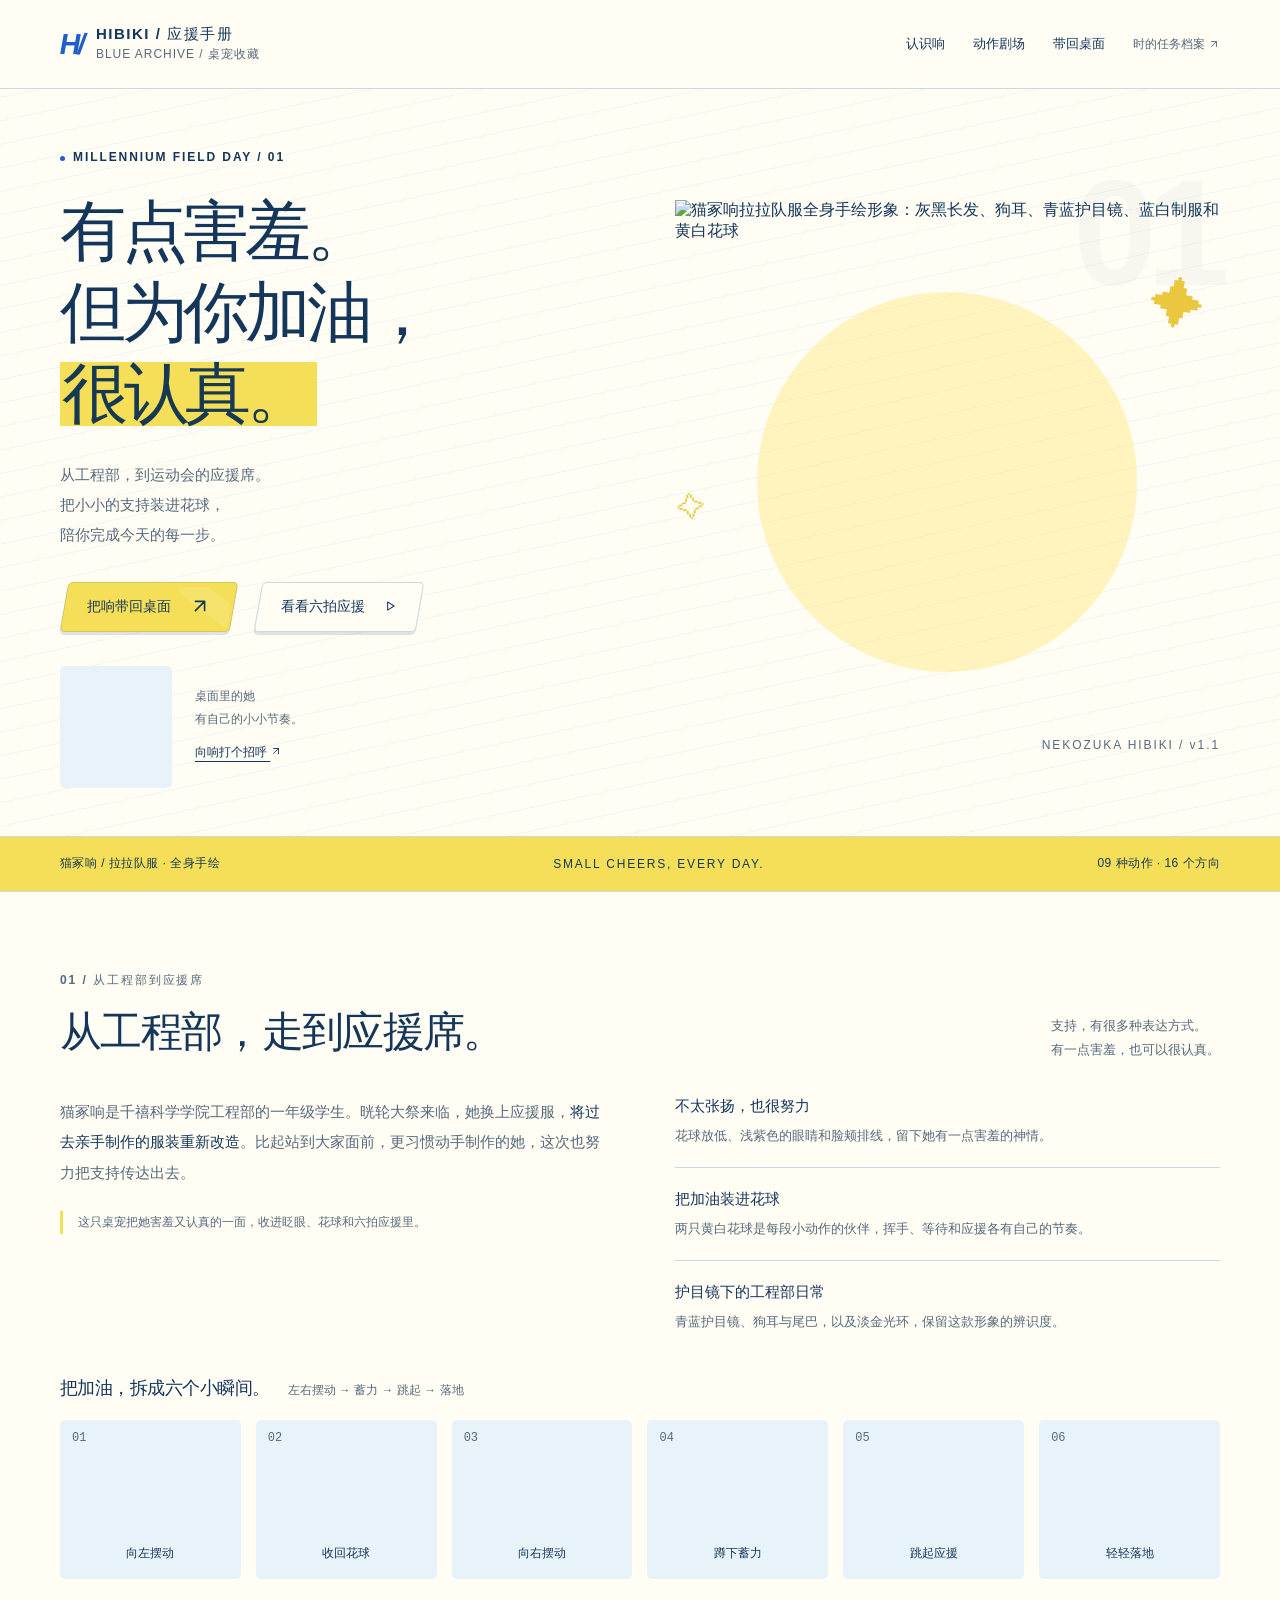
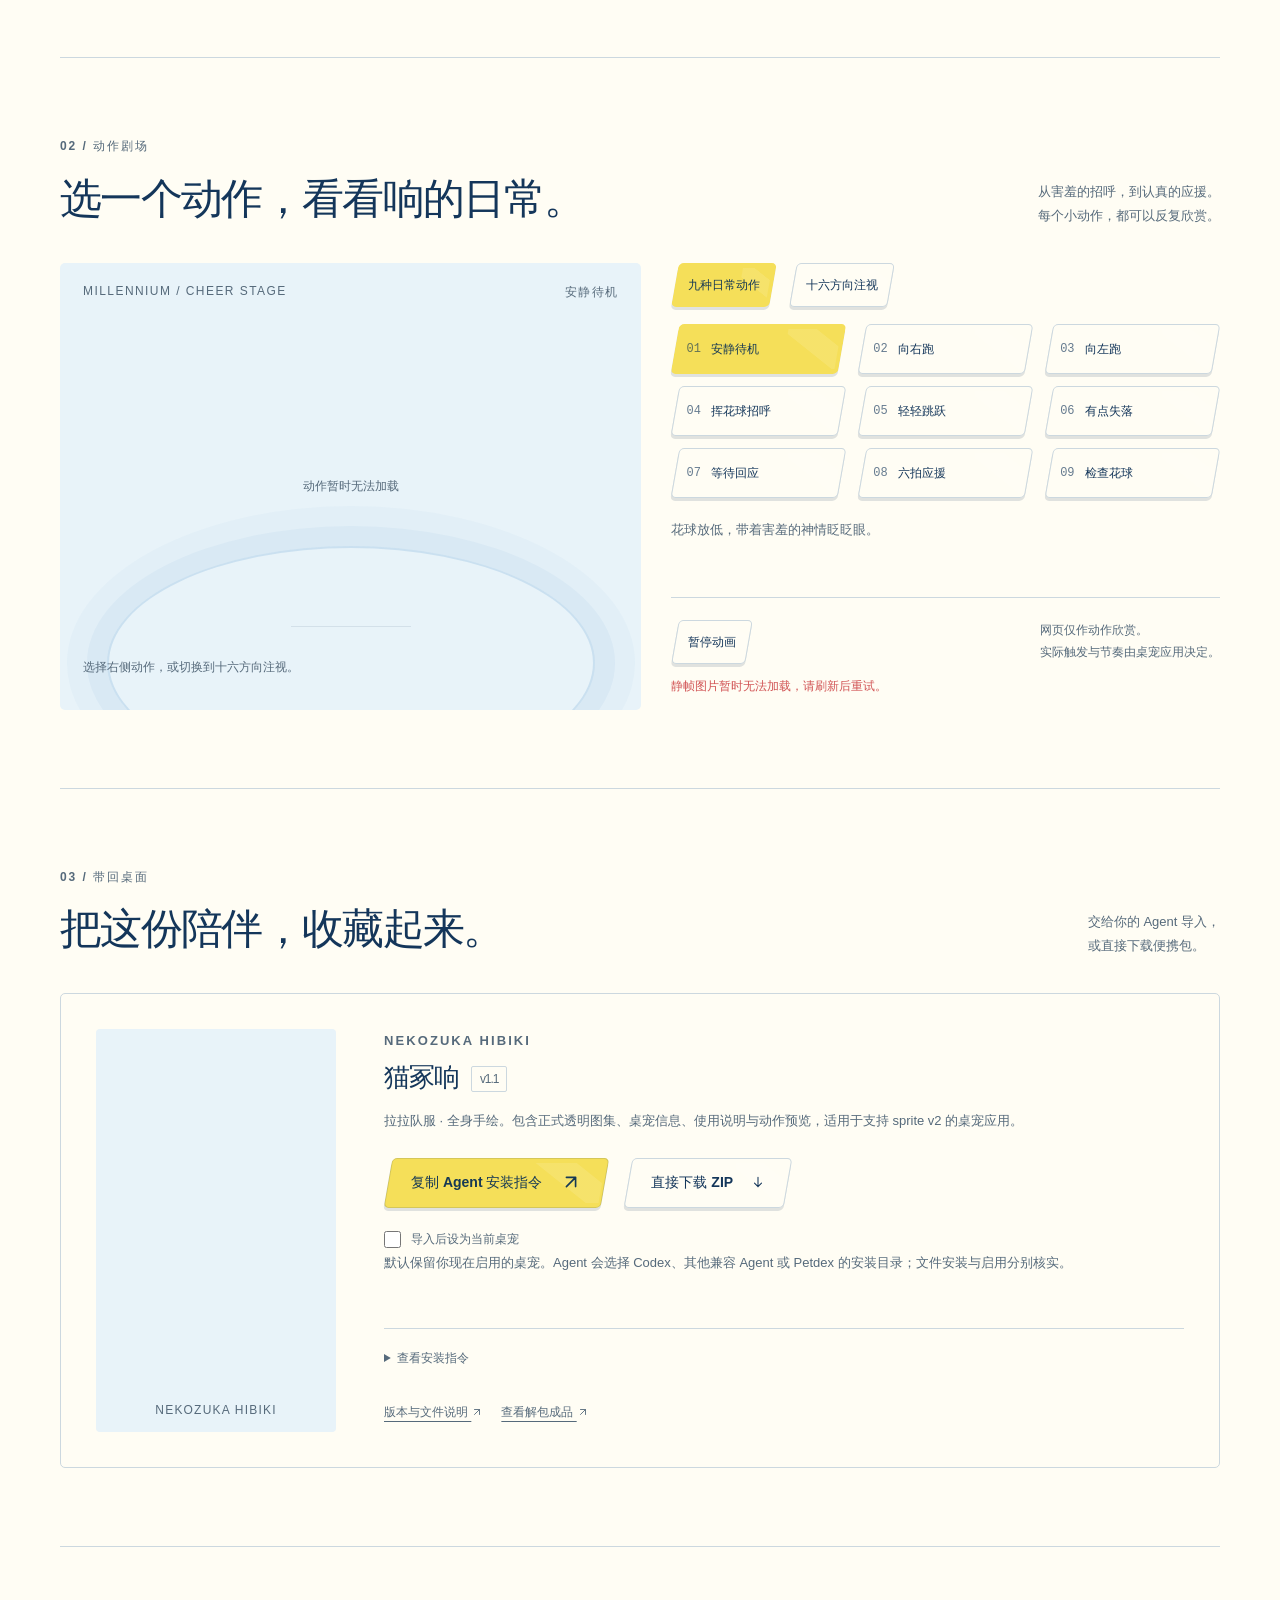
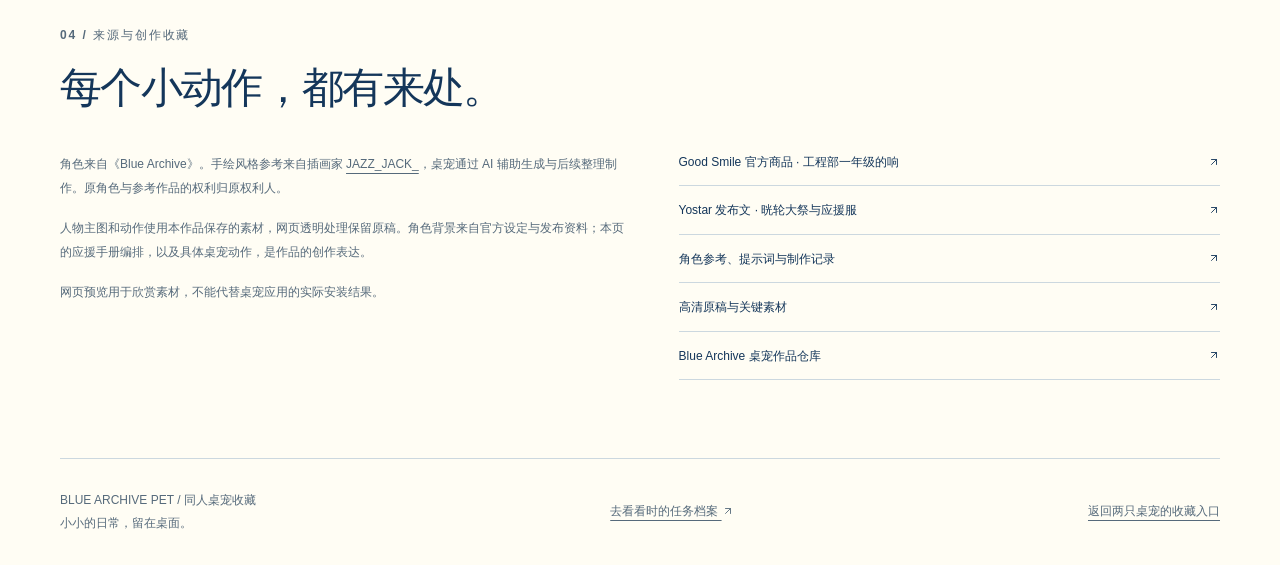
==== site/hibiki.html @ cf2adf3c "fix(site): use SVG controls and readable supporting text" ====
<!doctype html>
<html lang="zh-CN"><head><meta charset="utf-8"><meta name="viewport" content="width=device-width,initial-scale=1"><meta name="color-scheme" content="light dark"><meta name="description" content="猫冢响 · 拉拉队服 · 全身手绘。了解角色的故事，欣赏九种动作与十六个方向，把她带回桌面。"><title>猫冢响 · 应援手册 | Blue Archive 桌宠</title><link rel="stylesheet" href="pet-pages.css?v=3"><script type="module" src="pet-page.js?v=5"></script><noscript><style>[data-loading],.stage canvas,.motion-controls>div:first-child,.playback-controls,[data-copy],.activate-label,.install-details,.hero-bottom,.download-preview canvas,.mini-gallery canvas,[data-stage-note]{display:none!important}.no-script-note{max-width:75%;margin:0;font-size:14px;line-height:1.9;text-align:center;color:var(--muted)}</style></noscript>
    <link rel="icon" type="image/x-icon" sizes="16x16 32x32 48x48" href="assets/icons/hibiki.ico?v=2">
    <link rel="icon" type="image/png" sizes="32x32" href="assets/icons/hibiki-32.png?v=2">
    <link rel="apple-touch-icon" type="image/png" sizes="180x180" href="assets/icons/hibiki-180.png?v=2">
    <link rel="stylesheet" href="page-effects.css?v=3">
    <script type="module" src="page-effects.js?v=4"></script></head>
<body data-pet="hibiki"><a class="skip" href="#story">跳到正文</a><header class="site-header"><div class="shell header-inner"><a class="brand" href="index.html" aria-label="返回桌宠收藏"><span class="brand-mark" aria-hidden="true">H/</span><span><strong>HIBIKI / 应援手册</strong><small>BLUE ARCHIVE / 桌宠收藏</small></span></a><nav class="nav" aria-label="页面导航"><a href="#story">认识响</a><a href="#motion">动作剧场</a><a href="#download">带回桌面</a><a class="other-pet" href="toki.html">时的任务档案 <svg class="ui-icon" viewBox="0 0 24 24" aria-hidden="true" focusable="false"><path d="M7 17 17 7M7 7h10v10"/></svg></a></nav></div></header>
<main><section class="shell hero" aria-labelledby="hero-title"><div class="hero-copy"><p class="eyebrow"><span class="dot" aria-hidden="true"></span>MILLENNIUM FIELD DAY / 01</p><h1 id="hero-title">有点害羞。<br>但为你加油，<br><span class="highlight">很认真。</span></h1><p class="hero-lead">从工程部，到运动会的应援席。<br>把小小的支持装进花球，<br>陪你完成今天的每一步。</p><div class="hero-actions"><a class="button" href="#download">把响带回桌面 <span class="arrow" aria-hidden="true"><svg class="ui-icon" viewBox="0 0 24 24" aria-hidden="true" focusable="false"><path d="M7 17 17 7M7 7h10v10"/></svg></span></a><a class="button secondary" href="#motion" data-play-state="running">看看六拍应援 <span aria-hidden="true"><svg class="ui-icon" viewBox="0 0 24 24" aria-hidden="true" focusable="false"><path d="m8 5 11 7-11 7Z"/></svg></span></a></div><div class="hero-bottom"><div class="hero-idle"><canvas class="pet-player" data-role="hero" role="img" aria-label="响的独立待机预览" width="192" height="208"></canvas></div><div class="hero-note"><p>桌面里的她<br>有自己的小小节奏。</p><button class="text-action" type="button" data-greet>向响打个招呼 <svg class="ui-icon" viewBox="0 0 24 24" aria-hidden="true" focusable="false"><path d="M7 17 17 7M7 7h10v10"/></svg></button></div></div></div><div class="hero-art"><div class="hero-orbit" aria-hidden="true"></div><span class="hero-star" aria-hidden="true">✦</span><span class="hero-star small" aria-hidden="true">✧</span><img class="hero-main" src="assets/hibiki-main.png" alt="猫冢响拉拉队服全身手绘形象：灰黑长发、狗耳、青蓝护目镜、蓝白制服和黄白花球" width="1204" height="1306" fetchpriority="high"><span class="portrait-caption">NEKOZUKA HIBIKI / v1.1</span></div></section>
<div class="ticker"><div class="shell ticker-inner"><span>猫冢响 / 拉拉队服 · 全身手绘</span><span class="en">SMALL CHEERS, EVERY DAY.</span><span>09 种动作 · 16 个方向</span></div></div>
<section class="shell section" id="story" aria-labelledby="story-title"><div class="section-heading"><div><p class="eyebrow muted">01 / 从工程部到应援席</p><h2 id="story-title">从工程部，走到应援席。</h2></div><p>支持，有很多种表达方式。<br>有一点害羞，也可以很认真。</p></div><div class="story-layout"><div><p class="story-prose">猫冢响是千禧科学学院工程部的一年级学生。晄轮大祭来临，她换上应援服，<strong>将过去亲手制作的服装重新改造</strong>。比起站到大家面前，更习惯动手制作的她，这次也努力把支持传达出去。</p><p class="story-note">这只桌宠把她害羞又认真的一面，收进眨眼、花球和六拍应援里。</p></div><dl class="detail-list"><div><dt>不太张扬，也很努力</dt><dd>花球放低、浅紫色的眼睛和脸颊排线，留下她有一点害羞的神情。</dd></div><div><dt>把加油装进花球</dt><dd>两只黄白花球是每段小动作的伙伴，挥手、等待和应援各有自己的节奏。</dd></div><div><dt>护目镜下的工程部日常</dt><dd>青蓝护目镜、狗耳与尾巴，以及淡金光环，保留这款形象的辨识度。</dd></div></dl></div><div class="mini-gallery-title"><h3>把加油，拆成六个小瞬间。</h3><p>左右摆动 → 蓄力 → 跳起 → 落地</p></div><div class="mini-gallery"><article class="still-card"><span class="number">01</span><canvas width="192" height="208" role="img" aria-label="响：向左摆动的动作静帧" data-still-row="7" data-still-frame="0"></canvas><p>向左摆动</p></article><article class="still-card"><span class="number">02</span><canvas width="192" height="208" role="img" aria-label="响：收回花球的动作静帧" data-still-row="7" data-still-frame="1"></canvas><p>收回花球</p></article><article class="still-card"><span class="number">03</span><canvas width="192" height="208" role="img" aria-label="响：向右摆动的动作静帧" data-still-row="7" data-still-frame="2"></canvas><p>向右摆动</p></article><article class="still-card"><span class="number">04</span><canvas width="192" height="208" role="img" aria-label="响：蹲下蓄力的动作静帧" data-still-row="7" data-still-frame="3"></canvas><p>蹲下蓄力</p></article><article class="still-card"><span class="number">05</span><canvas width="192" height="208" role="img" aria-label="响：跳起应援的动作静帧" data-still-row="7" data-still-frame="4"></canvas><p>跳起应援</p></article><article class="still-card"><span class="number">06</span><canvas width="192" height="208" role="img" aria-label="响：轻轻落地的动作静帧" data-still-row="7" data-still-frame="5"></canvas><p>轻轻落地</p></article></div></section>
<section class="shell section" id="motion" aria-labelledby="motion-title"><div class="section-heading"><div><p class="eyebrow muted">02 / 动作剧场</p><h2 id="motion-title">选一个动作，看看响的日常。</h2></div><p>从害羞的招呼，到认真的应援。<br>每个小动作，都可以反复欣赏。</p></div><div class="theater"><div class="stage" data-stage tabindex="0" aria-label="响的动作舞台，在跟随模式中可移动指针或用方向选项转向"><noscript><p class="no-script-note">当前展示静态作品。启用 JavaScript 后可以欣赏动作与方向；下方 ZIP 可以直接下载。</p></noscript><div class="stage-top"><span>MILLENNIUM / CHEER STAGE</span><span data-stage-state>安静待机</span></div><canvas class="pet-player" data-role="theater" role="img" aria-label="响：安静待机" width="192" height="208"></canvas><span class="loading" data-loading role="status">正在准备动作…</span><p class="stage-bottom" data-stage-note>选择右侧动作，或切换到十六方向注视。</p></div><div class="motion-controls"><div><div class="mode-controls" role="group" aria-label="预览模式"><button class="button small" type="button" data-mode="actions" aria-pressed="true">九种日常动作</button><button class="button small secondary" type="button" data-mode="directions" aria-pressed="false">十六方向注视</button></div><div class="action-grid" data-actions role="group" aria-label="选择响的动作"><button class="button" type="button" data-state="idle" aria-pressed="true"><span class="num">01</span>安静待机</button><button class="button" type="button" data-state="running-right" aria-pressed="false"><span class="num">02</span>向右跑</button><button class="button" type="button" data-state="running-left" aria-pressed="false"><span class="num">03</span>向左跑</button><button class="button" type="button" data-state="waving" aria-pressed="false"><span class="num">04</span>挥花球招呼</button><button class="button" type="button" data-state="jumping" aria-pressed="false"><span class="num">05</span>轻轻跳跃</button><button class="button" type="button" data-state="failed" aria-pressed="false"><span class="num">06</span>有点失落</button><button class="button" type="button" data-state="waiting" aria-pressed="false"><span class="num">07</span>等待回应</button><button class="button" type="button" data-state="running" aria-pressed="false"><span class="num">08</span>六拍应援</button><button class="button" type="button" data-state="review" aria-pressed="false"><span class="num">09</span>检查花球</button></div><p class="action-description" data-action-description>花球放低，带着害羞的神情眨眨眼。</p><div class="direction-controls" data-directions hidden><label for="look-direction">看向哪个方向</label><div class="direction-select"><button class="button small secondary" type="button" data-direction-step="-1" aria-label="逆时针转一个方向"><svg class="ui-icon" viewBox="0 0 24 24" aria-hidden="true" focusable="false"><path d="M19 12H5m6-6-6 6 6 6"/></svg></button><select id="look-direction" aria-label="选择注视方向"><option value="0">正上方 · 0°</option><option value="1">右上偏上 · 22.5°</option><option value="2">右上方 · 45°</option><option value="3">右上偏右 · 67.5°</option><option value="4">正右方 · 90°</option><option value="5">右下偏右 · 112.5°</option><option value="6">右下方 · 135°</option><option value="7">右下偏下 · 157.5°</option><option value="8">正下方 · 180°</option><option value="9">左下偏下 · 202.5°</option><option value="10">左下方 · 225°</option><option value="11">左下偏左 · 247.5°</option><option value="12">正左方 · 270°</option><option value="13">左上偏左 · 292.5°</option><option value="14">左上方 · 315°</option><option value="15">左上偏上 · 337.5°</option></select><button class="button small secondary" type="button" data-direction-step="1" aria-label="顺时针转一个方向"><svg class="ui-icon" viewBox="0 0 24 24" aria-hidden="true" focusable="false"><path d="M5 12h14m-6-6 6 6-6 6"/></svg></button></div><label class="follow-label"><input type="checkbox" data-follow checked>跟随舞台里的鼠标或触摸位置</label><p class="action-description">身体正面站好，转转头看看你。也可以用方向选项、左右键或方向按钮操作。</p></div></div><div><div class="playback-controls"><button class="button small secondary" type="button" data-pause aria-pressed="false">暂停动画</button><p>网页仅作动作欣赏。<br>实际触发与节奏由桌宠应用决定。</p></div><p class="motion-error" data-motion-error role="status" hidden></p></div></div></div></section>
<section class="shell section" id="download" aria-labelledby="download-title"><div class="section-heading"><div><p class="eyebrow muted">03 / 带回桌面</p><h2 id="download-title">把这份陪伴，收藏起来。</h2></div><p>交给你的 Agent 导入，<br>或直接下载便携包。</p></div><article class="download-card"><div class="download-preview"><canvas class="pet-player" data-role="install" role="img" aria-label="将要下载的响的独立待机预览" width="192" height="208"></canvas><span class="caption">NEKOZUKA HIBIKI</span></div><div class="download-copy"><p class="eyebrow muted">NEKOZUKA HIBIKI</p><h3>猫冢响<span class="version-tag">v1.1</span></h3><p>拉拉队服 · 全身手绘。包含正式透明图集、桌宠信息、使用说明与动作预览，适用于支持 sprite v2 的桌宠应用。</p><div class="download-actions"><button class="button" type="button" data-copy>复制 Agent 安装指令 <span class="arrow" aria-hidden="true"><svg class="ui-icon" viewBox="0 0 24 24" aria-hidden="true" focusable="false"><path d="M7 17 17 7M7 7h10v10"/></svg></span></button><a class="button secondary" href="downloads/hibiki-cheerleader-fullbody-handdrawn-portable.zip" download>直接下载 ZIP <span aria-hidden="true"><svg class="ui-icon" viewBox="0 0 24 24" aria-hidden="true" focusable="false"><path d="M12 4v16m-6-6 6 6 6-6"/></svg></span></a></div><label class="activate-label"><input type="checkbox" data-activate>导入后设为当前桌宠</label><p class="download-small">默认保留你现在启用的桌宠。Agent 会选择 Codex、其他兼容 Agent 或 Petdex 的安装目录；文件安装与启用分别核实。</p><p class="install-feedback" data-install-feedback role="status" aria-live="polite"></p><details class="install-details"><summary>查看安装指令</summary><label class="sr-only" for="install-instruction">完整 Agent 安装指令</label><textarea id="install-instruction" data-instruction readonly spellcheck="false" placeholder="正在准备安装指令…"></textarea></details><div class="download-small"><a href="https://github.com/MIBXR/blue-archive-pets/releases/tag/v1.1-hibiki-cheerleader-fullbody-handdrawn">版本与文件说明 <svg class="ui-icon" viewBox="0 0 24 24" aria-hidden="true" focusable="false"><path d="M7 17 17 7M7 7h10v10"/></svg></a><a href="https://github.com/MIBXR/blue-archive-pets/tree/main/pets/hibiki-cheerleader-fullbody-handdrawn/package">查看解包成品 <svg class="ui-icon" viewBox="0 0 24 24" aria-hidden="true" focusable="false"><path d="M7 17 17 7M7 7h10v10"/></svg></a></div></div></article></section>
<section class="shell section" id="sources" aria-labelledby="sources-title"><div class="section-heading"><div><p class="eyebrow muted">04 / 来源与创作收藏</p><h2 id="sources-title">每个小动作，都有来处。</h2></div></div><div class="source-layout"><div><p>角色来自《Blue Archive》。手绘风格参考来自插画家 <a href="https://x.com/JAZZ_JACK_">JAZZ_JACK_</a>，桌宠通过 AI 辅助生成与后续整理制作。原角色与参考作品的权利归原权利人。</p><p>人物主图和动作使用本作品保存的素材，网页透明处理保留原稿。角色背景来自官方设定与发布资料；本页的应援手册编排，以及具体桌宠动作，是作品的创作表达。</p><p>网页预览用于欣赏素材，不能代替桌宠应用的实际安装结果。</p></div><div class="source-links"><a href="https://www.goodsmile.com/ja/product/1138067/Hyper%2BBody%2B%E3%83%92%E3%83%93%E3%82%AD%2B%E5%BF%9C%E6%8F%B4%E5%9B%A3%2B">Good Smile 官方商品 · 工程部一年级的响<span aria-hidden="true"><svg class="ui-icon" viewBox="0 0 24 24" aria-hidden="true" focusable="false"><path d="M7 17 17 7M7 7h10v10"/></svg></span></a><a href="https://www.4gamer.net/games/519/G051983/20220929076/">Yostar 发布文 · 晄轮大祭与应援服<span aria-hidden="true"><svg class="ui-icon" viewBox="0 0 24 24" aria-hidden="true" focusable="false"><path d="M7 17 17 7M7 7h10v10"/></svg></span></a><a href="https://github.com/MIBXR/blue-archive-pets/tree/main/pets/hibiki-cheerleader-fullbody-handdrawn/creation">角色参考、提示词与制作记录<span aria-hidden="true"><svg class="ui-icon" viewBox="0 0 24 24" aria-hidden="true" focusable="false"><path d="M7 17 17 7M7 7h10v10"/></svg></span></a><a href="https://github.com/MIBXR/blue-archive-pets/tree/main/pets/hibiki-cheerleader-fullbody-handdrawn/materials">高清原稿与关键素材<span aria-hidden="true"><svg class="ui-icon" viewBox="0 0 24 24" aria-hidden="true" focusable="false"><path d="M7 17 17 7M7 7h10v10"/></svg></span></a><a href="https://github.com/MIBXR/blue-archive-pets">Blue Archive 桌宠作品仓库<span aria-hidden="true"><svg class="ui-icon" viewBox="0 0 24 24" aria-hidden="true" focusable="false"><path d="M7 17 17 7M7 7h10v10"/></svg></span></a></div></div></section></main><footer class="shell site-footer"><span>BLUE ARCHIVE PET / 同人桌宠收藏<br>小小的日常，留在桌面。</span><a href="toki.html">去看看时的任务档案 <span aria-hidden="true"><svg class="ui-icon" viewBox="0 0 24 24" aria-hidden="true" focusable="false"><path d="M7 17 17 7M7 7h10v10"/></svg></span></a><a href="index.html">返回两只桌宠的收藏入口</a></footer></body></html>
---- site/pet-pages.css ----
:root{color-scheme:light dark;font-family:-apple-system,BlinkMacSystemFont,"Segoe UI","Microsoft YaHei",sans-serif;font-synthesis:none;--page:#fffdf4;--panel:#fffdf4;--ink:#14365a;--muted:#566a7b;--line:#ccd8df;--accent:#205ec8;--action:#f5df59;--action-ink:#163954;--stage:#e8f3f9;--shadow:#17395422;--grid:#3172a20c}
*{box-sizing:border-box}html{scroll-behavior:smooth;scroll-padding-top:110px}body{margin:0;background:var(--page);color:var(--ink);-webkit-font-smoothing:antialiased}body[data-pet="toki"]{--page:#101f32;--panel:#15283f;--ink:#edf4ff;--muted:#acbed3;--line:#324a62;--accent:#8ddce8;--action:#74dbfe;--action-ink:#14304a;--stage:#172e48;--shadow:#0005;--grid:#8ddce809}button,a,input,select,summary{-webkit-tap-highlight-color:transparent}button,input,select,textarea{font:inherit}a{color:inherit;text-underline-offset:5px}button{cursor:pointer}button:disabled{cursor:wait;opacity:.6}img{max-width:100%;display:block}button:focus-visible,a:focus-visible,select:focus-visible,summary:focus-visible,input:focus-visible{outline:3px solid var(--accent);outline-offset:6px}textarea:focus-visible{outline:2px solid var(--accent)}.shell{width:min(1160px,calc(100% - 80px));margin-inline:auto}.skip{position:fixed;top:12px;left:16px;z-index:50;padding:16px 24px;color:var(--page);background:var(--ink);transform:translateY(-160%)}.skip:focus{transform:none}.site-header{position:sticky;top:0;z-index:20;border-bottom:1px solid var(--line);background:var(--page)}.header-inner{display:flex;align-items:center;justify-content:space-between;gap:24px;min-height:88px}.brand{text-decoration:none;display:flex;gap:13px;align-items:center}.brand-mark{font-size:29px;font-weight:800;letter-spacing:-3px;transform:skewX(-10deg);color:var(--accent)}.brand strong{display:block;font-size:15px;letter-spacing:.1em}.brand small{font-size:12px;letter-spacing:.08em;color:var(--muted)}.nav{display:flex;align-items:center;gap:28px}.nav a{min-height:44px;display:flex;align-items:center;font-size:13px;text-decoration:none;position:relative}.nav a[aria-current="location"]:after{content:"";position:absolute;height:3px;left:0;right:0;bottom:0;background:var(--accent);transform:skewX(-10deg)}.nav .other-pet{font-size:12px;color:var(--muted)}.button{position:relative;isolation:isolate;display:inline-flex;align-items:center;justify-content:center;gap:18px;min-height:50px;padding:12px 27px;border:0;background:transparent;color:var(--action-ink);font-weight:750;font-size:14px;line-height:1.5;text-decoration:none;white-space:normal}.button:before{content:"";position:absolute;inset:0 4px;z-index:-1;transform:skewX(-10deg);border-radius:5px;border:1px solid #17395425;background:var(--action);box-shadow:0 3px 0 var(--shadow);transition:filter .16s,box-shadow .16s}.button:after{content:"";position:absolute;inset:5px 8px 5px 65%;z-index:-1;transform:skewX(-10deg);background:linear-gradient(35deg,transparent 45%,#ffffff1c 46% 77%,transparent 78%);pointer-events:none}.button:hover:before{filter:brightness(1.05);box-shadow:0 4px 0 var(--shadow)}.button:active:before{box-shadow:0 1px 0 var(--shadow)}.button.secondary{color:var(--ink)}.button.secondary:before{background:var(--panel);border-color:var(--line)}.button.small{min-height:44px;padding:10px 17px;font-size:12px}.button .arrow{font-size:22px;font-weight:400;line-height:1}.eyebrow{font-size:12px;letter-spacing:.16em;line-height:1.8;font-weight:700;margin:0}.eyebrow.muted{color:var(--muted)}.hero{position:relative;min-height:650px;display:grid;grid-template-columns:1.1fr 1fr;gap:15px;align-items:center;padding-block:58px 48px;isolation:isolate}.hero-copy{position:relative;z-index:2}.hero h1{font-size:clamp(45px,5.15vw,70px);letter-spacing:-.065em;line-height:1.23;font-weight:800;margin:22px 0 26px}.highlight{background:linear-gradient(transparent 8%,var(--action) 8% 92%,transparent 92%);padding:0 8px 2px 2px;color:var(--action-ink)}[data-pet="toki"] .highlight{background:none;color:var(--accent);padding:0}.hero-lead{font-size:15px;line-height:2;max-width:440px;color:var(--muted);margin:0}.hero-actions{display:flex;flex-wrap:wrap;gap:16px;margin-top:32px}.hero-art{position:relative;height:550px;display:flex;align-items:center;justify-content:center;z-index:1}.hero-main{height:94%;width:100%;object-fit:contain;position:relative;z-index:2}.hero-orbit{position:absolute;width:380px;height:380px;border-radius:50%;background:#ffe56b65;top:110px;left:50%;transform:translateX(-50%);z-index:-1}.hero-art:before{content:"01";position:absolute;right:0;top:-35px;font-size:150px;font-weight:900;letter-spacing:-10px;color:#3172a20a;z-index:-1}.hero-star{position:absolute;font-size:54px;right:15px;top:92px;color:#eac73f;transform:rotate(9deg)}.hero-star.small{font-size:28px;left:3px;top:310px;right:auto;transform:rotate(-8deg)}[data-pet="hibiki"] .hero:before{content:"";position:absolute;inset:0 calc((1160px - 100vw)/2);min-width:100%;background:linear-gradient(var(--grid) 1px,transparent 1px),linear-gradient(90deg,var(--grid) 1px,transparent 1px);background-size:36px 36px;z-index:-2;pointer-events:none}[data-pet="toki"] .hero-orbit{background:transparent;border:1px solid #8ddce836;width:410px;height:410px;top:105px}[data-pet="toki"] .hero-orbit:before{content:"";position:absolute;inset:30px;border-radius:50%;border:1px dashed #8ddce823}[data-pet="toki"] .hero-art:before{content:"05";color:#8ddce80a}[data-pet="toki"] .hero-star{font-family:monospace;font-size:30px;color:#8ddce891;transform:none}[data-pet="toki"] .hero-star.small{color:#8ddce84d}.portrait-caption{position:absolute;bottom:0;right:0;color:var(--muted);font-size:12px;letter-spacing:.16em}.hero-bottom{display:flex;align-items:center;gap:23px;margin-top:34px}.hero-idle{position:relative;width:112px;height:122px;display:flex;align-items:center;justify-content:center;background:var(--stage);border-radius:5px;overflow:hidden}.hero-idle canvas{max-width:100%;max-height:100%;width:auto!important;height:auto!important;object-fit:contain}.hero-note p{font-size:12px;line-height:1.9;margin:0 0 5px;color:var(--muted)}.text-action{border:0;background:none;color:var(--ink);font-size:12px;padding:8px 0;text-decoration:underline;text-underline-offset:5px;cursor:pointer}.ticker{border-block:1px solid var(--line);background:var(--action);color:var(--action-ink)}.ticker-inner{display:flex;align-items:center;justify-content:space-between;gap:30px;min-height:54px;font-size:12px;letter-spacing:.04em}.ticker .en{font-size:12px;letter-spacing:.15em}[data-pet="toki"] .ticker{background:var(--panel);color:var(--accent)}.section{padding-block:78px;scroll-margin-top:0;border-bottom:1px solid var(--line)}.section-heading{display:flex;align-items:flex-end;justify-content:space-between;gap:30px;margin-bottom:35px}.section h2{font-size:clamp(26px,3.25vw,42px);letter-spacing:-.04em;line-height:1.4;margin:12px 0 0}.section-heading>p{max-width:320px;font-size:13px;line-height:1.85;color:var(--muted);margin:0}.story-layout{display:grid;grid-template-columns:1fr 1fr;gap:70px}.story-prose{font-size:15px;line-height:2.05;margin:0;color:var(--muted)}.story-prose strong{color:var(--ink);font-weight:650}.story-note{font-size:12px;line-height:1.9;color:var(--muted);margin:22px 0 0;padding-left:15px;border-left:3px solid var(--action)}.detail-list{margin:0;display:grid;gap:22px}.detail-list>div{padding-bottom:20px;border-bottom:1px solid var(--line)}.detail-list>div:last-child{border-bottom:0;padding-bottom:0}.detail-list dt{font-size:15px;font-weight:750;margin-bottom:8px}.detail-list dd{font-size:13px;line-height:1.8;color:var(--muted);margin:0}.mini-gallery-title{display:flex;align-items:baseline;gap:18px;margin:42px 0 20px}.mini-gallery-title h3{font-size:18px;letter-spacing:-.03em;margin:0}.mini-gallery-title p{font-size:12px;color:var(--muted);margin:0}.mini-gallery{display:grid;grid-template-columns:repeat(6,minmax(0,1fr));gap:15px}.still-card{background:var(--stage);border-radius:5px;padding:14px 9px 16px;text-align:center;position:relative}.still-card .number{position:absolute;left:12px;top:11px;font-size:12px;color:var(--muted);font-family:monospace}.still-card canvas{display:block;margin:0 auto 5px;width:96px;height:104px}.still-card p{font-size:12px;font-weight:650;margin:0;line-height:1.7}[data-pet="toki"] .mini-gallery{grid-template-columns:repeat(3,minmax(0,1fr))}[data-pet="toki"] .still-card{display:flex;align-items:center;gap:10px;text-align:left;padding:18px 14px}[data-pet="toki"] .still-card canvas{margin:0;flex:0 0 96px}[data-pet="toki"] .still-card p span{display:block;font-size:12px;color:var(--muted);font-weight:400;margin-top:5px}.theater{display:grid;grid-template-columns:1.06fr 1fr;gap:30px}.stage{position:relative;min-height:434px;display:flex;align-items:center;justify-content:center;background:var(--stage);border-radius:5px;isolation:isolate;overflow:hidden;touch-action:pan-y}.stage:before{content:"";position:absolute;left:8%;right:8%;bottom:-70px;height:230px;border:2px solid #3984c52b;border-radius:50%;box-shadow:0 0 0 20px #3984c50e,0 0 0 40px #3984c509;z-index:-1}.stage:after{content:"";position:absolute;height:1px;width:120px;left:calc(50% - 60px);bottom:83px;background:#16395419;z-index:-1}.stage-top{position:absolute;top:21px;left:23px;right:23px;display:flex;justify-content:space-between;gap:20px;font-size:12px;letter-spacing:.12em;color:var(--muted)}.stage-bottom{position:absolute;bottom:20px;left:23px;right:23px;font-size:12px;color:var(--muted);line-height:1.7}.stage canvas{display:block;width:auto!important;height:275px!important;max-width:90%;max-height:75%;object-fit:contain}.stage canvas[data-pet-source="published-atlas"]{width:192px!important;height:208px!important}.stage canvas[data-pet-status="loading"]{opacity:0}.stage .loading{position:absolute;font-size:12px;color:var(--muted);background:var(--stage);padding:8px 16px}.stage.ready .loading{display:none}[data-pet="toki"] .stage{background:linear-gradient(#8ddce80a 1px,transparent 1px),linear-gradient(90deg,#8ddce80a 1px,transparent 1px),var(--stage);background-size:40px 40px}[data-pet="toki"] .stage:before{border-radius:0;left:9%;right:9%;top:70px;bottom:60px;height:auto;border:1px solid #8ddce827;box-shadow:none}[data-pet="toki"] .stage:after{background:#8ddce845}.motion-controls{display:flex;flex-direction:column;justify-content:space-between;gap:24px}.mode-controls{display:flex;gap:12px;flex-wrap:wrap}.mode-controls button[aria-pressed="true"]:before{background:var(--action);border-color:transparent}.mode-controls button[aria-pressed="true"]{color:var(--action-ink)}.action-grid{display:grid;grid-template-columns:repeat(3,minmax(0,1fr));gap:12px;margin-top:17px}.action-grid .button{font-size:12px;justify-content:flex-start;padding:13px 15px;gap:10px;min-height:50px}.action-grid .button:before{background:var(--panel);border-color:var(--line)}.action-grid .button{color:var(--ink)}.action-grid .button[aria-pressed="true"]{color:var(--action-ink)}.action-grid .button[aria-pressed="true"]:before{background:var(--action);border-color:transparent}.action-grid .num{font:12px "Consolas",monospace;opacity:.65}.action-description{font-size:13px;line-height:1.85;color:var(--muted);min-height:50px;margin:20px 0 0}.direction-controls{margin-top:20px;padding-top:20px;border-top:1px solid var(--line)}[hidden]{display:none!important}.direction-controls label{font-size:12px;color:var(--muted)}.direction-select{display:flex;gap:12px;align-items:center;margin-top:11px}.direction-select select{min-width:0;flex:1;min-height:46px;border:1px solid var(--line);border-radius:5px;color:var(--ink);background:var(--panel);padding:10px 12px;font-size:13px}.follow-label{display:flex;align-items:center;gap:9px;margin-top:14px;font-size:12px;line-height:1.7;color:var(--muted)}input[type="checkbox"]{accent-color:var(--accent);width:17px;height:17px;flex:0 0 17px;margin:0}.playback-controls{display:flex;align-items:center;justify-content:space-between;gap:12px;margin-top:5px;padding-top:22px;border-top:1px solid var(--line)}.playback-controls p{margin:0;font-size:12px;color:var(--muted);max-width:215px;line-height:1.8}.motion-error{font-size:12px;line-height:1.8;color:#d15354}.download-card{display:grid;grid-template-columns:240px 1fr;gap:48px;padding:35px;background:var(--panel);border:1px solid var(--line);border-radius:5px}.download-preview{background:var(--stage);border-radius:4px;display:flex;align-items:center;justify-content:center;min-height:280px;position:relative;overflow:hidden}.download-preview canvas{height:224px!important;width:auto!important;max-width:94%;object-fit:contain}.download-preview canvas[data-pet-source="published-atlas"]{width:192px!important;height:208px!important}.download-preview .caption{position:absolute;bottom:15px;left:0;right:0;text-align:center;font-size:12px;color:var(--muted);letter-spacing:.1em}.version-tag{display:inline-block;font-size:12px;color:var(--muted);margin-left:12px;padding:5px 8px;border:1px solid var(--line);border-radius:2px;font-weight:500;vertical-align:middle}.download-copy h3{font-size:26px;letter-spacing:-.04em;margin:6px 0 14px}.download-copy>p{font-size:13px;line-height:1.9;color:var(--muted);margin:0}.download-actions{display:flex;flex-wrap:wrap;gap:15px;margin-top:24px}.activate-label{display:flex;align-items:center;gap:10px;font-size:12px;line-height:1.9;color:var(--muted);margin-top:20px}.install-feedback{min-height:23px;margin-top:12px!important;color:var(--ink)!important;font-weight:650}.install-details{border-top:1px solid var(--line);padding-top:18px;margin-top:18px}.install-details summary{font-size:12px;color:var(--muted);cursor:pointer;min-height:35px;line-height:1.9}.install-details textarea{width:100%;height:235px;resize:vertical;background:var(--page);color:var(--ink);border:1px solid var(--line);border-radius:4px;padding:16px;line-height:1.8;font-size:12px;margin-top:13px}.download-small{margin-top:22px;display:flex;flex-wrap:wrap;gap:18px;font-size:12px;color:var(--muted)}.download-small a{min-height:28px}.source-layout{display:grid;grid-template-columns:1.05fr 1fr;gap:50px}.source-layout p{font-size:12px;color:var(--muted);line-height:2;margin:0 0 16px}.source-links{display:grid;gap:14px}.source-links a{font-size:12px;line-height:1.7;display:flex;justify-content:space-between;gap:20px;padding-bottom:13px;border-bottom:1px solid var(--line);text-decoration:none}.source-links a:hover{text-decoration:underline}.site-footer{display:flex;align-items:center;justify-content:space-between;gap:30px;padding-block:30px;color:var(--muted);font-size:12px;line-height:1.9}.site-footer a{font-size:12px}.page-status{color:var(--muted);font-size:12px}.dot{display:inline-block;width:5px;height:5px;border-radius:50%;background:var(--accent);margin-right:8px}.sr-only{position:absolute;width:1px;height:1px;padding:0;margin:-1px;overflow:hidden;clip:rect(0,0,0,0);white-space:nowrap;border:0}
[data-pet="hibiki"] .hero:before{inset:0 auto;left:50%;width:100vw;min-width:0;transform:translateX(-50%)}
.stage canvas[data-pet-source="original-hd"]{width:min(382px,90%)!important;height:auto!important;max-height:none}
.download-preview canvas[data-pet-source="original-hd"]{width:min(280px,94%)!important;height:auto!important}
@media(min-width:1240px){[data-pet="toki"] .hero{min-height:680px}.hero-main{max-height:550px}.hero-art{height:570px}}
@media(max-width:1100px){.shell{width:calc(100% - 56px)}.nav{gap:20px}.hero{min-height:600px;padding-top:45px}.hero-art{height:480px}.hero-orbit{width:300px;height:300px;top:105px}[data-pet="toki"] .hero-orbit{width:325px;height:325px}.hero h1{font-size:52px}.hero .button{font-size:13px;padding-inline:20px}.hero-actions{gap:11px}.story-layout{gap:45px}.download-card{gap:30px;padding:28px;grid-template-columns:220px 1fr}.action-grid{gap:10px}.action-grid .button{padding-inline:12px;gap:7px;font-size:12px}.theater{gap:24px}.stage{min-height:435px}.mini-gallery{gap:10px}[data-pet="toki"] .still-card{padding-inline:10px}.source-layout{gap:36px}}
@media(max-width:850px){.header-inner{gap:14px;min-height:82px}.nav{gap:16px}.nav .other-pet{display:none}.hero{grid-template-columns:1fr .9fr;min-height:565px}.hero h1{font-size:46px}.hero-art{height:420px}.hero-lead{font-size:13px}.hero-orbit{width:250px;height:250px}[data-pet="toki"] .hero-orbit{width:260px;height:260px}.hero-star{font-size:40px;right:0;top:85px}.hero-bottom{margin-top:28px}.hero-idle{width:85px;height:92px}.hero-note p{font-size:12px}.portrait-caption{font-size:12px}.section{padding-block:60px}.section-heading{align-items:flex-start}.section-heading>p{max-width:235px;font-size:12px}.story-layout{gap:32px}.mini-gallery{grid-template-columns:repeat(3,minmax(0,1fr))}[data-pet="toki"] .still-card{flex-direction:column;text-align:center;padding:18px 10px}.theater{grid-template-columns:1fr;gap:27px}.stage{min-height:380px}.motion-controls{gap:20px}.action-grid{grid-template-columns:repeat(3,minmax(0,1fr))}.action-grid .button{font-size:13px;min-height:50px;padding-inline:18px}.action-description{min-height:0}.download-card{grid-template-columns:190px 1fr;gap:25px;padding:23px}.download-copy h3{font-size:23px}.download-preview{min-height:245px}.download-actions{gap:12px}.download-actions .button{font-size:12px;padding-inline:19px}.source-layout{gap:30px}}
@media(max-width:650px){html{scroll-padding-top:126px}.shell{width:calc(100% - 36px)}.header-inner{min-height:108px;flex-wrap:wrap;padding-block:14px 9px;gap:9px}.brand strong{font-size:13px}.brand small{font-size:12px}.brand-mark{font-size:26px}.nav{width:100%;justify-content:space-between;gap:18px}.nav a{font-size:12px;min-height:33px}.nav .other-pet{display:flex;margin-left:auto;font-size:12px}.hero{grid-template-columns:1fr;padding-block:34px 28px;gap:6px;min-height:0}.hero-copy{padding-right:0}.hero h1{font-size:45px;margin-top:18px;margin-bottom:18px}.hero-lead{font-size:13px;max-width:360px}.hero-actions{margin-top:24px}.hero .button{font-size:12px;padding-inline:20px;min-height:48px}.hero-bottom{margin-top:22px}.hero-idle{width:84px;height:90px}.hero-art{height:370px;margin-top:8px}.hero-main{height:98%;width:auto;max-width:100%}.hero-orbit{width:260px;height:260px;top:60px}[data-pet="toki"] .hero-orbit{width:290px;height:290px;top:45px}.hero-art:before{font-size:100px;top:-10px;right:15px}.hero-star{top:60px;right:30px;font-size:32px}.hero-star.small{left:40px;top:240px;font-size:23px}.portrait-caption{font-size:12px;bottom:3px;right:8px}.ticker-inner{font-size:12px;gap:12px;min-height:49px}.ticker .en{display:none}.section{padding-block:44px}.section-heading{display:block;margin-bottom:25px}.section-heading>p{max-width:100%;margin-top:16px;font-size:12px}.section h2{font-size:29px}.story-layout{grid-template-columns:1fr;gap:28px}.story-prose{font-size:14px}.detail-list{gap:16px}.detail-list>div{padding-bottom:16px}.detail-list dt{font-size:14px}.mini-gallery-title{display:block;margin-top:30px}.mini-gallery-title h3{font-size:17px}.mini-gallery-title p{margin-top:8px;line-height:1.8}.mini-gallery{gap:9px}.still-card{padding:14px 4px}.still-card canvas{width:83px;height:90px}.still-card .number{left:9px;top:8px;font-size:12px}.still-card p{font-size:12px}[data-pet="toki"] .mini-gallery{gap:8px}[data-pet="toki"] .still-card{padding-inline:5px}[data-pet="toki"] .still-card canvas{flex-basis:auto;width:82px;height:89px}[data-pet="toki"] .still-card p{font-size:12px}[data-pet="toki"] .still-card p span{font-size:12px}.stage{min-height:350px}.stage canvas{height:250px!important;max-width:85%}.stage-top{top:18px;left:18px;right:18px;font-size:12px;letter-spacing:.09em}.stage-bottom{left:18px;right:18px;bottom:15px;font-size:12px}.stage:before{bottom:-95px}.theater{gap:23px}.action-grid{gap:10px}.action-grid .button{font-size:12px;padding:12px 11px;gap:6px;min-height:47px}.mode-controls{gap:11px}.mode-controls .button{font-size:12px;min-height:46px;padding-inline:18px}.playback-controls p{max-width:185px;font-size:12px}.direction-select{gap:9px}.direction-select .button{padding-inline:12px}.download-card{grid-template-columns:1fr;padding:22px 18px;gap:23px}.download-preview{min-height:235px}.download-preview canvas{height:200px!important}.download-copy h3{font-size:24px}.download-actions{display:grid;grid-template-columns:1fr;gap:14px}.download-actions .button{min-height:51px;font-size:13px}.source-layout{grid-template-columns:1fr;gap:20px}.source-links{gap:14px}.site-footer{flex-direction:column;align-items:flex-start;gap:10px;padding-block:25px}.button:before{inset-inline:5px}.version-tag{font-size:12px}.hero-note p{font-size:12px}}
@media(max-width:350px){.shell{width:calc(100% - 30px)}.hero h1{font-size:39px}.hero .button{padding-inline:17px;font-size:12px}.hero-art{height:330px}.hero-orbit{width:235px;height:235px}.nav{gap:12px}.nav .other-pet{font-size:12px}.section h2{font-size:26px}.action-grid .button{padding-inline:8px;font-size:12px;gap:4px}.action-grid{gap:9px}.playback-controls p{max-width:150px}.still-card canvas{width:77px;height:84px}.still-card p{font-size:12px}.direction-select select{font-size:12px;padding-inline:7px}.direction-select .button{padding-inline:10px}.stage-top{font-size:12px}.ticker-inner{font-size:12px}.download-copy h3{font-size:22px}.version-tag{margin-left:8px}}
@media(max-width:650px){.stage canvas[data-pet-source="original-hd"]{width:min(320px,85%)!important;height:auto!important}.download-preview canvas[data-pet-source="original-hd"]{width:240px!important;height:auto!important}}
@media(prefers-color-scheme:dark){body[data-pet="hibiki"]{--page:#182737;--panel:#1d3043;--ink:#eef4fd;--muted:#b2c4d4;--line:#3c5367;--accent:#8bccf8;--stage:#233c53;--grid:#b4ddf507;--shadow:#0004}.hero-orbit{background:#ffe56b26}.hero-art:before{color:#b4ddf508}}
@media(prefers-reduced-motion:reduce){html{scroll-behavior:auto}*,*:before,*:after{transition:none!important}}

/* The collection and each character's first section share their motif. */
body[data-pet] .hero::before {
  content: "";
  position: absolute;
  inset: 0;
  left: calc((100% - 100vw) / 2);
  right: calc((100% - 100vw) / 2);
  min-width: 100%;
  width: auto;
  transform: none;
  z-index: -2;
  pointer-events: none;
}
[data-pet="hibiki"] .hero::before {
  background: repeating-linear-gradient(-12deg, transparent 0 22px, #bfdce633 22px 23px);
}
[data-pet="toki"] .hero::before {
  background: linear-gradient(var(--grid) 1px, transparent 1px), linear-gradient(90deg, var(--grid) 1px, transparent 1px);
  background-size: 36px 36px;
}
@media (prefers-color-scheme: dark) {
  [data-pet="hibiki"] .hero::before { background: repeating-linear-gradient(-12deg, transparent 0 22px, #99ccdf10 22px 23px); }
}

/* Loading and a real fallback keep one player box. The published atlas still
   carries its original pixels and is identified as the lower-resolution source. */
.stage canvas[data-pet-source] {
  width: min(382px, 90%) !important;
  height: auto !important;
  max-height: none;
}
.download-preview canvas[data-pet-source] {
  width: min(280px, 94%) !important;
  height: auto !important;
}
@media (max-width: 650px) {
  .stage canvas[data-pet-source] { width: min(320px, 85%) !important; }
  .download-preview canvas[data-pet-source] { width: 240px !important; }
}

.ui-icon{display:inline-block;width:1em;height:1em;fill:none;stroke:currentColor;stroke-width:1.8;stroke-linecap:round;stroke-linejoin:round;vertical-align:-.125em;flex:none}
.nav .other-pet .ui-icon{margin-left:.25em}
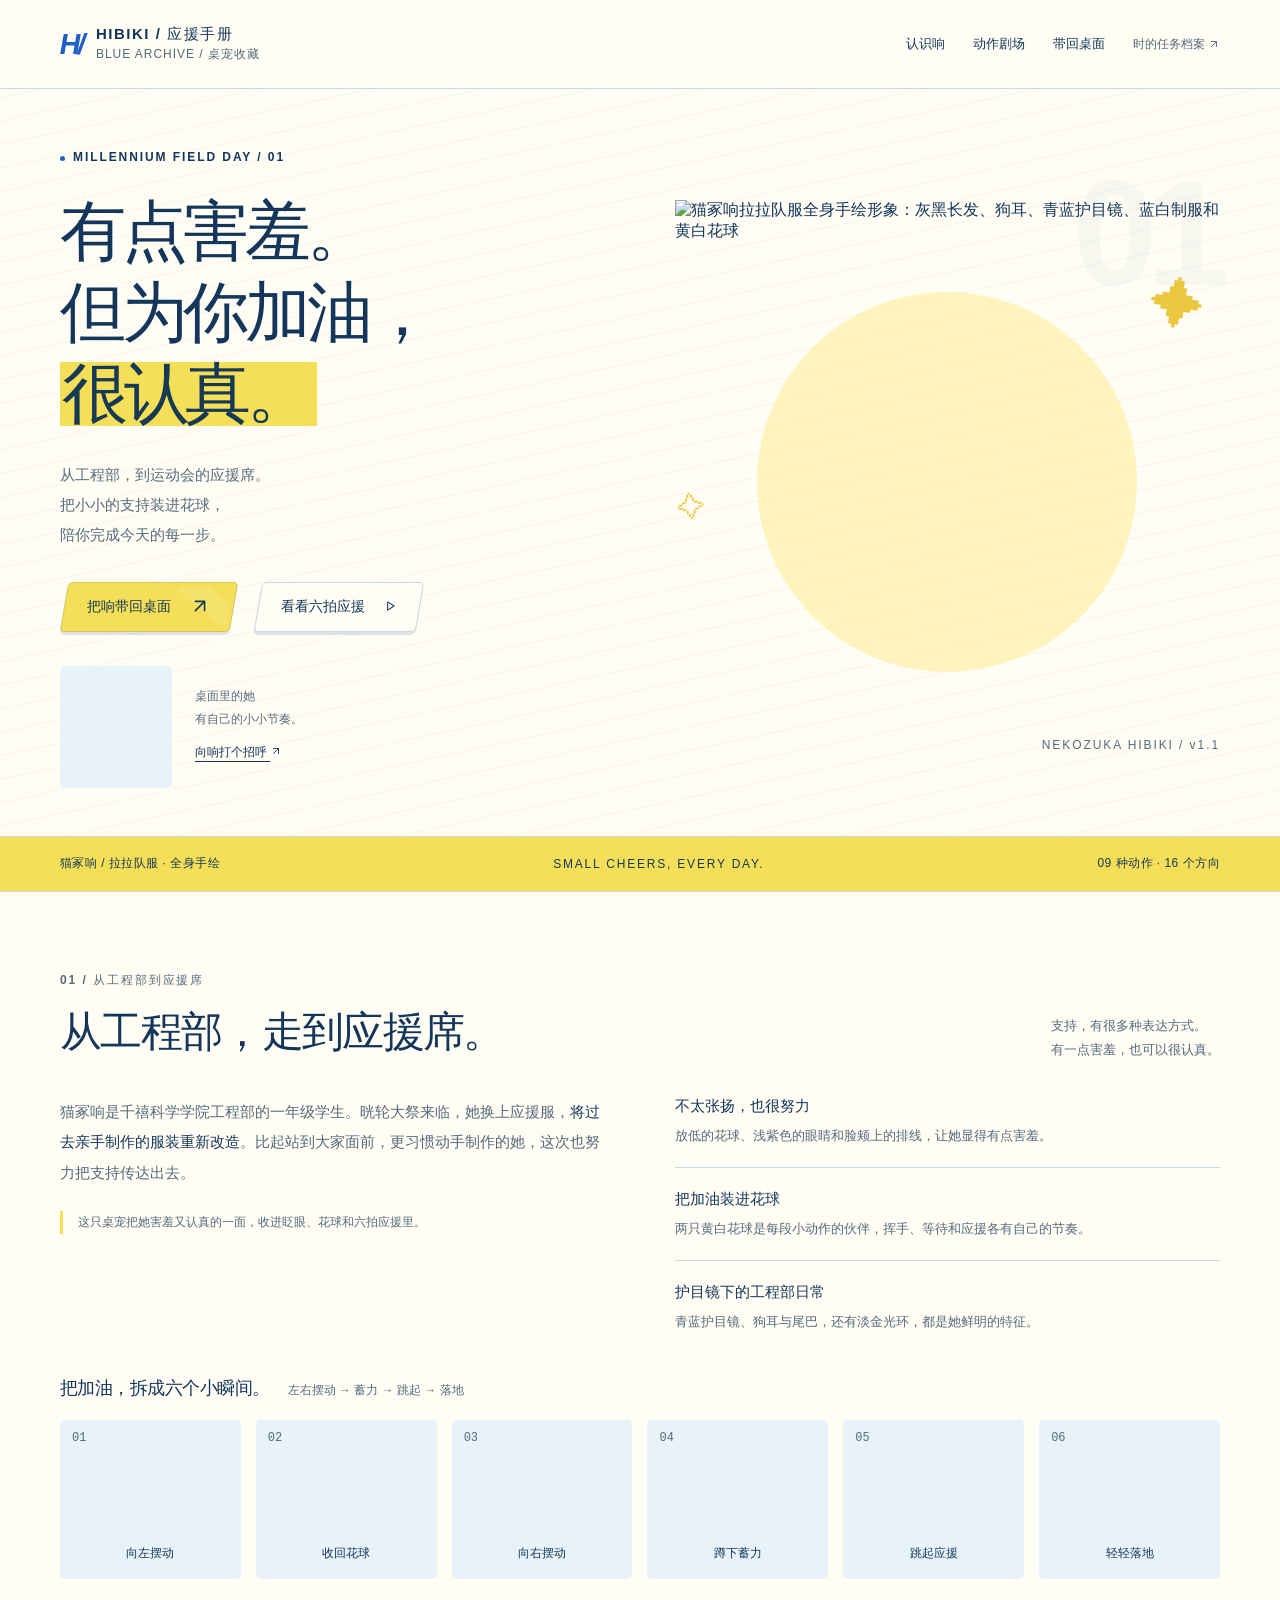
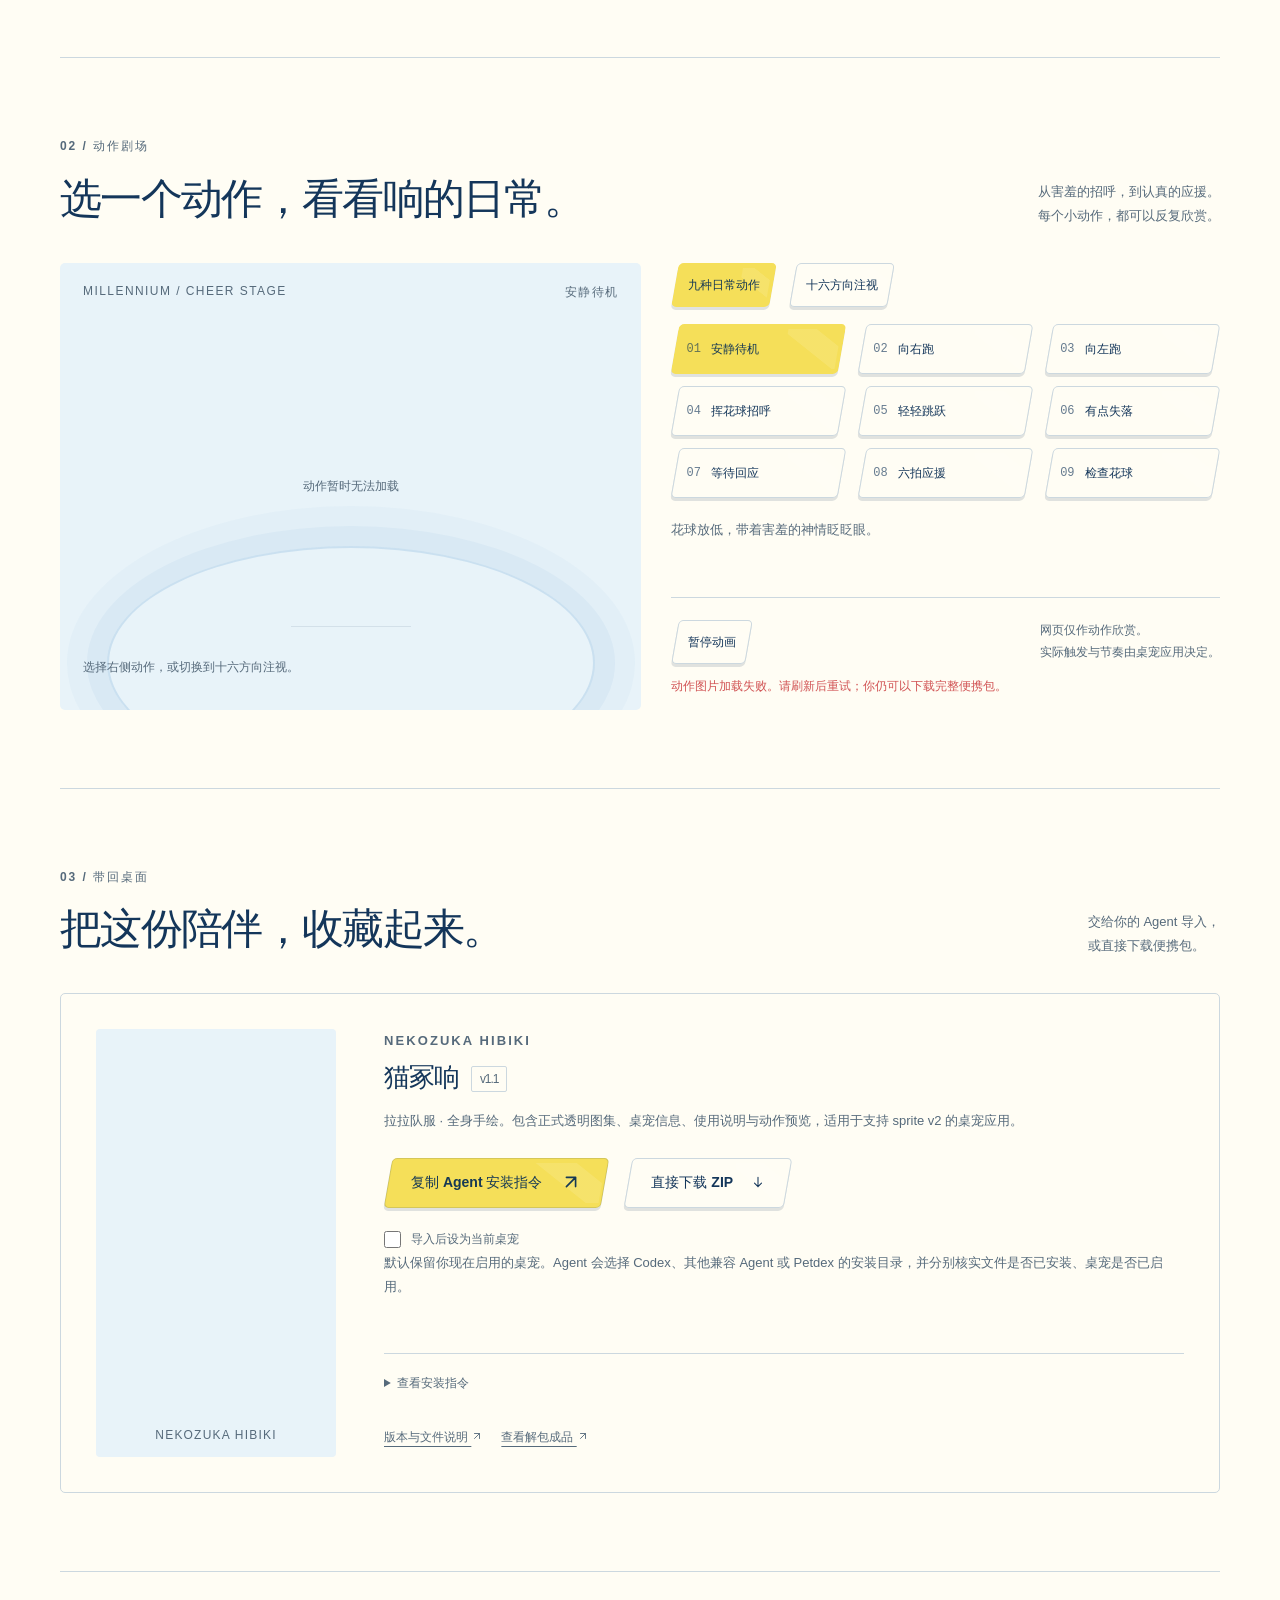
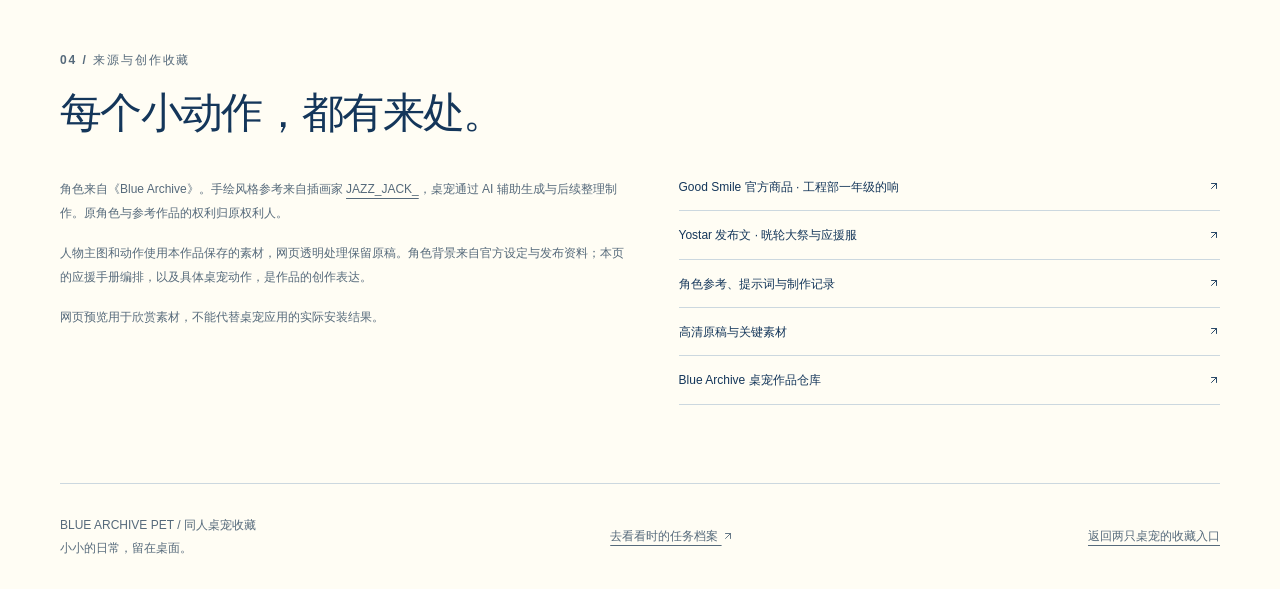
==== commit 353971c0: "润色桌宠介绍与网站提示" ====
--- a/site/hibiki.html
+++ b/site/hibiki.html
@@ -8,7 +8,7 @@
 <body data-pet="hibiki"><a class="skip" href="#story">跳到正文</a><header class="site-header"><div class="shell header-inner"><a class="brand" href="index.html" aria-label="返回桌宠收藏"><span class="brand-mark" aria-hidden="true">H/</span><span><strong>HIBIKI / 应援手册</strong><small>BLUE ARCHIVE / 桌宠收藏</small></span></a><nav class="nav" aria-label="页面导航"><a href="#story">认识响</a><a href="#motion">动作剧场</a><a href="#download">带回桌面</a><a class="other-pet" href="toki.html">时的任务档案 <svg class="ui-icon" viewBox="0 0 24 24" aria-hidden="true" focusable="false"><path d="M7 17 17 7M7 7h10v10"/></svg></a></nav></div></header>
 <main><section class="shell hero" aria-labelledby="hero-title"><div class="hero-copy"><p class="eyebrow"><span class="dot" aria-hidden="true"></span>MILLENNIUM FIELD DAY / 01</p><h1 id="hero-title">有点害羞。<br>但为你加油，<br><span class="highlight">很认真。</span></h1><p class="hero-lead">从工程部，到运动会的应援席。<br>把小小的支持装进花球，<br>陪你完成今天的每一步。</p><div class="hero-actions"><a class="button" href="#download">把响带回桌面 <span class="arrow" aria-hidden="true"><svg class="ui-icon" viewBox="0 0 24 24" aria-hidden="true" focusable="false"><path d="M7 17 17 7M7 7h10v10"/></svg></span></a><a class="button secondary" href="#motion" data-play-state="running">看看六拍应援 <span aria-hidden="true"><svg class="ui-icon" viewBox="0 0 24 24" aria-hidden="true" focusable="false"><path d="m8 5 11 7-11 7Z"/></svg></span></a></div><div class="hero-bottom"><div class="hero-idle"><canvas class="pet-player" data-role="hero" role="img" aria-label="响的独立待机预览" width="192" height="208"></canvas></div><div class="hero-note"><p>桌面里的她<br>有自己的小小节奏。</p><button class="text-action" type="button" data-greet>向响打个招呼 <svg class="ui-icon" viewBox="0 0 24 24" aria-hidden="true" focusable="false"><path d="M7 17 17 7M7 7h10v10"/></svg></button></div></div></div><div class="hero-art"><div class="hero-orbit" aria-hidden="true"></div><span class="hero-star" aria-hidden="true">✦</span><span class="hero-star small" aria-hidden="true">✧</span><img class="hero-main" src="assets/hibiki-main.png" alt="猫冢响拉拉队服全身手绘形象：灰黑长发、狗耳、青蓝护目镜、蓝白制服和黄白花球" width="1204" height="1306" fetchpriority="high"><span class="portrait-caption">NEKOZUKA HIBIKI / v1.1</span></div></section>
 <div class="ticker"><div class="shell ticker-inner"><span>猫冢响 / 拉拉队服 · 全身手绘</span><span class="en">SMALL CHEERS, EVERY DAY.</span><span>09 种动作 · 16 个方向</span></div></div>
-<section class="shell section" id="story" aria-labelledby="story-title"><div class="section-heading"><div><p class="eyebrow muted">01 / 从工程部到应援席</p><h2 id="story-title">从工程部，走到应援席。</h2></div><p>支持，有很多种表达方式。<br>有一点害羞，也可以很认真。</p></div><div class="story-layout"><div><p class="story-prose">猫冢响是千禧科学学院工程部的一年级学生。晄轮大祭来临，她换上应援服，<strong>将过去亲手制作的服装重新改造</strong>。比起站到大家面前，更习惯动手制作的她，这次也努力把支持传达出去。</p><p class="story-note">这只桌宠把她害羞又认真的一面，收进眨眼、花球和六拍应援里。</p></div><dl class="detail-list"><div><dt>不太张扬，也很努力</dt><dd>花球放低、浅紫色的眼睛和脸颊排线，留下她有一点害羞的神情。</dd></div><div><dt>把加油装进花球</dt><dd>两只黄白花球是每段小动作的伙伴，挥手、等待和应援各有自己的节奏。</dd></div><div><dt>护目镜下的工程部日常</dt><dd>青蓝护目镜、狗耳与尾巴，以及淡金光环，保留这款形象的辨识度。</dd></div></dl></div><div class="mini-gallery-title"><h3>把加油，拆成六个小瞬间。</h3><p>左右摆动 → 蓄力 → 跳起 → 落地</p></div><div class="mini-gallery"><article class="still-card"><span class="number">01</span><canvas width="192" height="208" role="img" aria-label="响：向左摆动的动作静帧" data-still-row="7" data-still-frame="0"></canvas><p>向左摆动</p></article><article class="still-card"><span class="number">02</span><canvas width="192" height="208" role="img" aria-label="响：收回花球的动作静帧" data-still-row="7" data-still-frame="1"></canvas><p>收回花球</p></article><article class="still-card"><span class="number">03</span><canvas width="192" height="208" role="img" aria-label="响：向右摆动的动作静帧" data-still-row="7" data-still-frame="2"></canvas><p>向右摆动</p></article><article class="still-card"><span class="number">04</span><canvas width="192" height="208" role="img" aria-label="响：蹲下蓄力的动作静帧" data-still-row="7" data-still-frame="3"></canvas><p>蹲下蓄力</p></article><article class="still-card"><span class="number">05</span><canvas width="192" height="208" role="img" aria-label="响：跳起应援的动作静帧" data-still-row="7" data-still-frame="4"></canvas><p>跳起应援</p></article><article class="still-card"><span class="number">06</span><canvas width="192" height="208" role="img" aria-label="响：轻轻落地的动作静帧" data-still-row="7" data-still-frame="5"></canvas><p>轻轻落地</p></article></div></section>
+<section class="shell section" id="story" aria-labelledby="story-title"><div class="section-heading"><div><p class="eyebrow muted">01 / 从工程部到应援席</p><h2 id="story-title">从工程部，走到应援席。</h2></div><p>支持，有很多种表达方式。<br>有一点害羞，也可以很认真。</p></div><div class="story-layout"><div><p class="story-prose">猫冢响是千禧科学学院工程部的一年级学生。晄轮大祭来临，她换上应援服，<strong>将过去亲手制作的服装重新改造</strong>。比起站到大家面前，更习惯动手制作的她，这次也努力把支持传达出去。</p><p class="story-note">这只桌宠把她害羞又认真的一面，收进眨眼、花球和六拍应援里。</p></div><dl class="detail-list"><div><dt>不太张扬，也很努力</dt><dd>放低的花球、浅紫色的眼睛和脸颊上的排线，让她显得有点害羞。</dd></div><div><dt>把加油装进花球</dt><dd>两只黄白花球是每段小动作的伙伴，挥手、等待和应援各有自己的节奏。</dd></div><div><dt>护目镜下的工程部日常</dt><dd>青蓝护目镜、狗耳与尾巴，还有淡金光环，都是她鲜明的特征。</dd></div></dl></div><div class="mini-gallery-title"><h3>把加油，拆成六个小瞬间。</h3><p>左右摆动 → 蓄力 → 跳起 → 落地</p></div><div class="mini-gallery"><article class="still-card"><span class="number">01</span><canvas width="192" height="208" role="img" aria-label="响：向左摆动的动作静帧" data-still-row="7" data-still-frame="0"></canvas><p>向左摆动</p></article><article class="still-card"><span class="number">02</span><canvas width="192" height="208" role="img" aria-label="响：收回花球的动作静帧" data-still-row="7" data-still-frame="1"></canvas><p>收回花球</p></article><article class="still-card"><span class="number">03</span><canvas width="192" height="208" role="img" aria-label="响：向右摆动的动作静帧" data-still-row="7" data-still-frame="2"></canvas><p>向右摆动</p></article><article class="still-card"><span class="number">04</span><canvas width="192" height="208" role="img" aria-label="响：蹲下蓄力的动作静帧" data-still-row="7" data-still-frame="3"></canvas><p>蹲下蓄力</p></article><article class="still-card"><span class="number">05</span><canvas width="192" height="208" role="img" aria-label="响：跳起应援的动作静帧" data-still-row="7" data-still-frame="4"></canvas><p>跳起应援</p></article><article class="still-card"><span class="number">06</span><canvas width="192" height="208" role="img" aria-label="响：轻轻落地的动作静帧" data-still-row="7" data-still-frame="5"></canvas><p>轻轻落地</p></article></div></section>
 <section class="shell section" id="motion" aria-labelledby="motion-title"><div class="section-heading"><div><p class="eyebrow muted">02 / 动作剧场</p><h2 id="motion-title">选一个动作，看看响的日常。</h2></div><p>从害羞的招呼，到认真的应援。<br>每个小动作，都可以反复欣赏。</p></div><div class="theater"><div class="stage" data-stage tabindex="0" aria-label="响的动作舞台，在跟随模式中可移动指针或用方向选项转向"><noscript><p class="no-script-note">当前展示静态作品。启用 JavaScript 后可以欣赏动作与方向；下方 ZIP 可以直接下载。</p></noscript><div class="stage-top"><span>MILLENNIUM / CHEER STAGE</span><span data-stage-state>安静待机</span></div><canvas class="pet-player" data-role="theater" role="img" aria-label="响：安静待机" width="192" height="208"></canvas><span class="loading" data-loading role="status">正在准备动作…</span><p class="stage-bottom" data-stage-note>选择右侧动作，或切换到十六方向注视。</p></div><div class="motion-controls"><div><div class="mode-controls" role="group" aria-label="预览模式"><button class="button small" type="button" data-mode="actions" aria-pressed="true">九种日常动作</button><button class="button small secondary" type="button" data-mode="directions" aria-pressed="false">十六方向注视</button></div><div class="action-grid" data-actions role="group" aria-label="选择响的动作"><button class="button" type="button" data-state="idle" aria-pressed="true"><span class="num">01</span>安静待机</button><button class="button" type="button" data-state="running-right" aria-pressed="false"><span class="num">02</span>向右跑</button><button class="button" type="button" data-state="running-left" aria-pressed="false"><span class="num">03</span>向左跑</button><button class="button" type="button" data-state="waving" aria-pressed="false"><span class="num">04</span>挥花球招呼</button><button class="button" type="button" data-state="jumping" aria-pressed="false"><span class="num">05</span>轻轻跳跃</button><button class="button" type="button" data-state="failed" aria-pressed="false"><span class="num">06</span>有点失落</button><button class="button" type="button" data-state="waiting" aria-pressed="false"><span class="num">07</span>等待回应</button><button class="button" type="button" data-state="running" aria-pressed="false"><span class="num">08</span>六拍应援</button><button class="button" type="button" data-state="review" aria-pressed="false"><span class="num">09</span>检查花球</button></div><p class="action-description" data-action-description>花球放低，带着害羞的神情眨眨眼。</p><div class="direction-controls" data-directions hidden><label for="look-direction">看向哪个方向</label><div class="direction-select"><button class="button small secondary" type="button" data-direction-step="-1" aria-label="逆时针转一个方向"><svg class="ui-icon" viewBox="0 0 24 24" aria-hidden="true" focusable="false"><path d="M19 12H5m6-6-6 6 6 6"/></svg></button><select id="look-direction" aria-label="选择注视方向"><option value="0">正上方 · 0°</option><option value="1">右上偏上 · 22.5°</option><option value="2">右上方 · 45°</option><option value="3">右上偏右 · 67.5°</option><option value="4">正右方 · 90°</option><option value="5">右下偏右 · 112.5°</option><option value="6">右下方 · 135°</option><option value="7">右下偏下 · 157.5°</option><option value="8">正下方 · 180°</option><option value="9">左下偏下 · 202.5°</option><option value="10">左下方 · 225°</option><option value="11">左下偏左 · 247.5°</option><option value="12">正左方 · 270°</option><option value="13">左上偏左 · 292.5°</option><option value="14">左上方 · 315°</option><option value="15">左上偏上 · 337.5°</option></select><button class="button small secondary" type="button" data-direction-step="1" aria-label="顺时针转一个方向"><svg class="ui-icon" viewBox="0 0 24 24" aria-hidden="true" focusable="false"><path d="M5 12h14m-6-6 6 6-6 6"/></svg></button></div><label class="follow-label"><input type="checkbox" data-follow checked>跟随舞台里的鼠标或触摸位置</label><p class="action-description">身体正面站好，转转头看看你。也可以用方向选项、左右键或方向按钮操作。</p></div></div><div><div class="playback-controls"><button class="button small secondary" type="button" data-pause aria-pressed="false">暂停动画</button><p>网页仅作动作欣赏。<br>实际触发与节奏由桌宠应用决定。</p></div><p class="motion-error" data-motion-error role="status" hidden></p></div></div></div></section>
-<section class="shell section" id="download" aria-labelledby="download-title"><div class="section-heading"><div><p class="eyebrow muted">03 / 带回桌面</p><h2 id="download-title">把这份陪伴，收藏起来。</h2></div><p>交给你的 Agent 导入，<br>或直接下载便携包。</p></div><article class="download-card"><div class="download-preview"><canvas class="pet-player" data-role="install" role="img" aria-label="将要下载的响的独立待机预览" width="192" height="208"></canvas><span class="caption">NEKOZUKA HIBIKI</span></div><div class="download-copy"><p class="eyebrow muted">NEKOZUKA HIBIKI</p><h3>猫冢响<span class="version-tag">v1.1</span></h3><p>拉拉队服 · 全身手绘。包含正式透明图集、桌宠信息、使用说明与动作预览，适用于支持 sprite v2 的桌宠应用。</p><div class="download-actions"><button class="button" type="button" data-copy>复制 Agent 安装指令 <span class="arrow" aria-hidden="true"><svg class="ui-icon" viewBox="0 0 24 24" aria-hidden="true" focusable="false"><path d="M7 17 17 7M7 7h10v10"/></svg></span></button><a class="button secondary" href="downloads/hibiki-cheerleader-fullbody-handdrawn-portable.zip" download>直接下载 ZIP <span aria-hidden="true"><svg class="ui-icon" viewBox="0 0 24 24" aria-hidden="true" focusable="false"><path d="M12 4v16m-6-6 6 6 6-6"/></svg></span></a></div><label class="activate-label"><input type="checkbox" data-activate>导入后设为当前桌宠</label><p class="download-small">默认保留你现在启用的桌宠。Agent 会选择 Codex、其他兼容 Agent 或 Petdex 的安装目录；文件安装与启用分别核实。</p><p class="install-feedback" data-install-feedback role="status" aria-live="polite"></p><details class="install-details"><summary>查看安装指令</summary><label class="sr-only" for="install-instruction">完整 Agent 安装指令</label><textarea id="install-instruction" data-instruction readonly spellcheck="false" placeholder="正在准备安装指令…"></textarea></details><div class="download-small"><a href="https://github.com/MIBXR/blue-archive-pets/releases/tag/v1.1-hibiki-cheerleader-fullbody-handdrawn">版本与文件说明 <svg class="ui-icon" viewBox="0 0 24 24" aria-hidden="true" focusable="false"><path d="M7 17 17 7M7 7h10v10"/></svg></a><a href="https://github.com/MIBXR/blue-archive-pets/tree/main/pets/hibiki-cheerleader-fullbody-handdrawn/package">查看解包成品 <svg class="ui-icon" viewBox="0 0 24 24" aria-hidden="true" focusable="false"><path d="M7 17 17 7M7 7h10v10"/></svg></a></div></div></article></section>
+<section class="shell section" id="download" aria-labelledby="download-title"><div class="section-heading"><div><p class="eyebrow muted">03 / 带回桌面</p><h2 id="download-title">把这份陪伴，收藏起来。</h2></div><p>交给你的 Agent 导入，<br>或直接下载便携包。</p></div><article class="download-card"><div class="download-preview"><canvas class="pet-player" data-role="install" role="img" aria-label="将要下载的响的独立待机预览" width="192" height="208"></canvas><span class="caption">NEKOZUKA HIBIKI</span></div><div class="download-copy"><p class="eyebrow muted">NEKOZUKA HIBIKI</p><h3>猫冢响<span class="version-tag">v1.1</span></h3><p>拉拉队服 · 全身手绘。包含正式透明图集、桌宠信息、使用说明与动作预览，适用于支持 sprite v2 的桌宠应用。</p><div class="download-actions"><button class="button" type="button" data-copy>复制 Agent 安装指令 <span class="arrow" aria-hidden="true"><svg class="ui-icon" viewBox="0 0 24 24" aria-hidden="true" focusable="false"><path d="M7 17 17 7M7 7h10v10"/></svg></span></button><a class="button secondary" href="downloads/hibiki-cheerleader-fullbody-handdrawn-portable.zip" download>直接下载 ZIP <span aria-hidden="true"><svg class="ui-icon" viewBox="0 0 24 24" aria-hidden="true" focusable="false"><path d="M12 4v16m-6-6 6 6 6-6"/></svg></span></a></div><label class="activate-label"><input type="checkbox" data-activate>导入后设为当前桌宠</label><p class="download-small">默认保留你现在启用的桌宠。Agent 会选择 Codex、其他兼容 Agent 或 Petdex 的安装目录，并分别核实文件是否已安装、桌宠是否已启用。</p><p class="install-feedback" data-install-feedback role="status" aria-live="polite"></p><details class="install-details"><summary>查看安装指令</summary><label class="sr-only" for="install-instruction">完整 Agent 安装指令</label><textarea id="install-instruction" data-instruction readonly spellcheck="false" placeholder="正在准备安装指令…"></textarea></details><div class="download-small"><a href="https://github.com/MIBXR/blue-archive-pets/releases/tag/v1.1-hibiki-cheerleader-fullbody-handdrawn">版本与文件说明 <svg class="ui-icon" viewBox="0 0 24 24" aria-hidden="true" focusable="false"><path d="M7 17 17 7M7 7h10v10"/></svg></a><a href="https://github.com/MIBXR/blue-archive-pets/tree/main/pets/hibiki-cheerleader-fullbody-handdrawn/package">查看解包成品 <svg class="ui-icon" viewBox="0 0 24 24" aria-hidden="true" focusable="false"><path d="M7 17 17 7M7 7h10v10"/></svg></a></div></div></article></section>
 <section class="shell section" id="sources" aria-labelledby="sources-title"><div class="section-heading"><div><p class="eyebrow muted">04 / 来源与创作收藏</p><h2 id="sources-title">每个小动作，都有来处。</h2></div></div><div class="source-layout"><div><p>角色来自《Blue Archive》。手绘风格参考来自插画家 <a href="https://x.com/JAZZ_JACK_">JAZZ_JACK_</a>，桌宠通过 AI 辅助生成与后续整理制作。原角色与参考作品的权利归原权利人。</p><p>人物主图和动作使用本作品保存的素材，网页透明处理保留原稿。角色背景来自官方设定与发布资料；本页的应援手册编排，以及具体桌宠动作，是作品的创作表达。</p><p>网页预览用于欣赏素材，不能代替桌宠应用的实际安装结果。</p></div><div class="source-links"><a href="https://www.goodsmile.com/ja/product/1138067/Hyper%2BBody%2B%E3%83%92%E3%83%93%E3%82%AD%2B%E5%BF%9C%E6%8F%B4%E5%9B%A3%2B">Good Smile 官方商品 · 工程部一年级的响<span aria-hidden="true"><svg class="ui-icon" viewBox="0 0 24 24" aria-hidden="true" focusable="false"><path d="M7 17 17 7M7 7h10v10"/></svg></span></a><a href="https://www.4gamer.net/games/519/G051983/20220929076/">Yostar 发布文 · 晄轮大祭与应援服<span aria-hidden="true"><svg class="ui-icon" viewBox="0 0 24 24" aria-hidden="true" focusable="false"><path d="M7 17 17 7M7 7h10v10"/></svg></span></a><a href="https://github.com/MIBXR/blue-archive-pets/tree/main/pets/hibiki-cheerleader-fullbody-handdrawn/creation">角色参考、提示词与制作记录<span aria-hidden="true"><svg class="ui-icon" viewBox="0 0 24 24" aria-hidden="true" focusable="false"><path d="M7 17 17 7M7 7h10v10"/></svg></span></a><a href="https://github.com/MIBXR/blue-archive-pets/tree/main/pets/hibiki-cheerleader-fullbody-handdrawn/materials">高清原稿与关键素材<span aria-hidden="true"><svg class="ui-icon" viewBox="0 0 24 24" aria-hidden="true" focusable="false"><path d="M7 17 17 7M7 7h10v10"/></svg></span></a><a href="https://github.com/MIBXR/blue-archive-pets">Blue Archive 桌宠作品仓库<span aria-hidden="true"><svg class="ui-icon" viewBox="0 0 24 24" aria-hidden="true" focusable="false"><path d="M7 17 17 7M7 7h10v10"/></svg></span></a></div></div></section></main><footer class="shell site-footer"><span>BLUE ARCHIVE PET / 同人桌宠收藏<br>小小的日常，留在桌面。</span><a href="toki.html">去看看时的任务档案 <span aria-hidden="true"><svg class="ui-icon" viewBox="0 0 24 24" aria-hidden="true" focusable="false"><path d="M7 17 17 7M7 7h10v10"/></svg></span></a><a href="index.html">返回两只桌宠的收藏入口</a></footer></body></html>
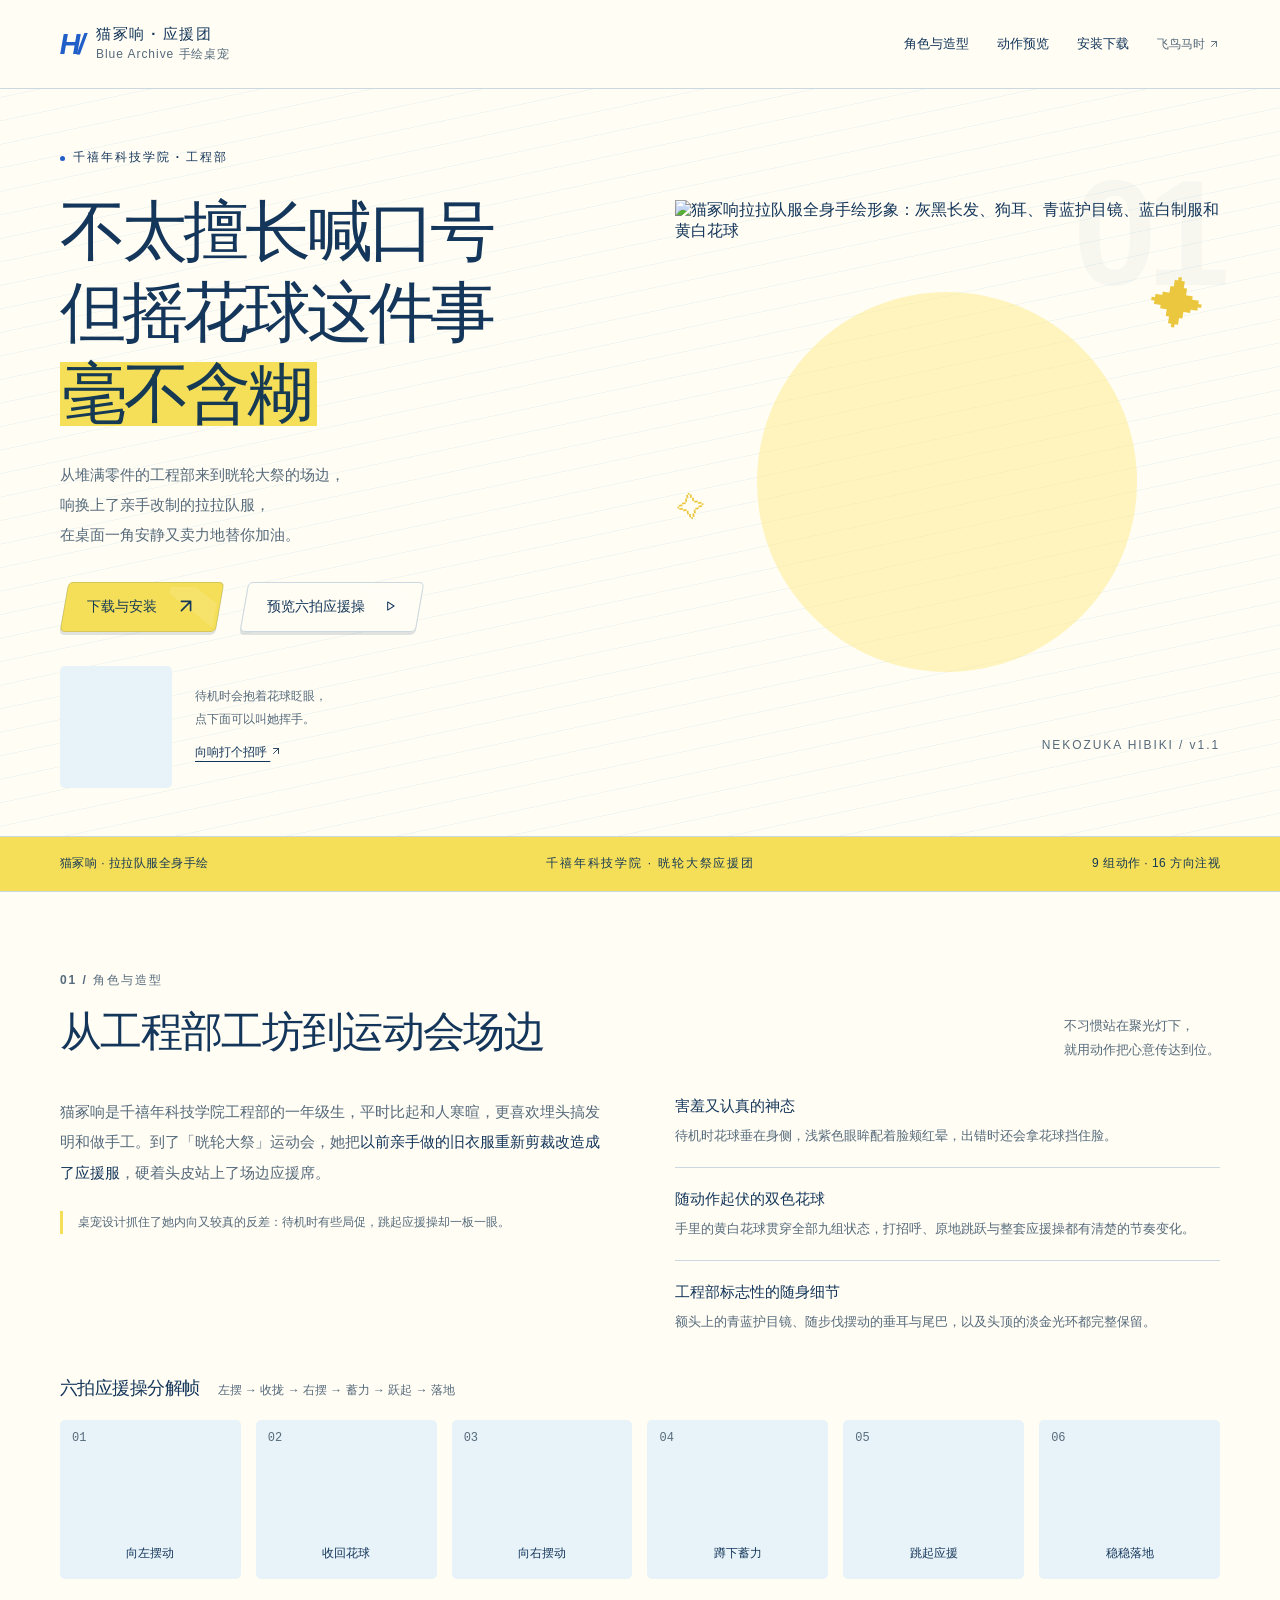
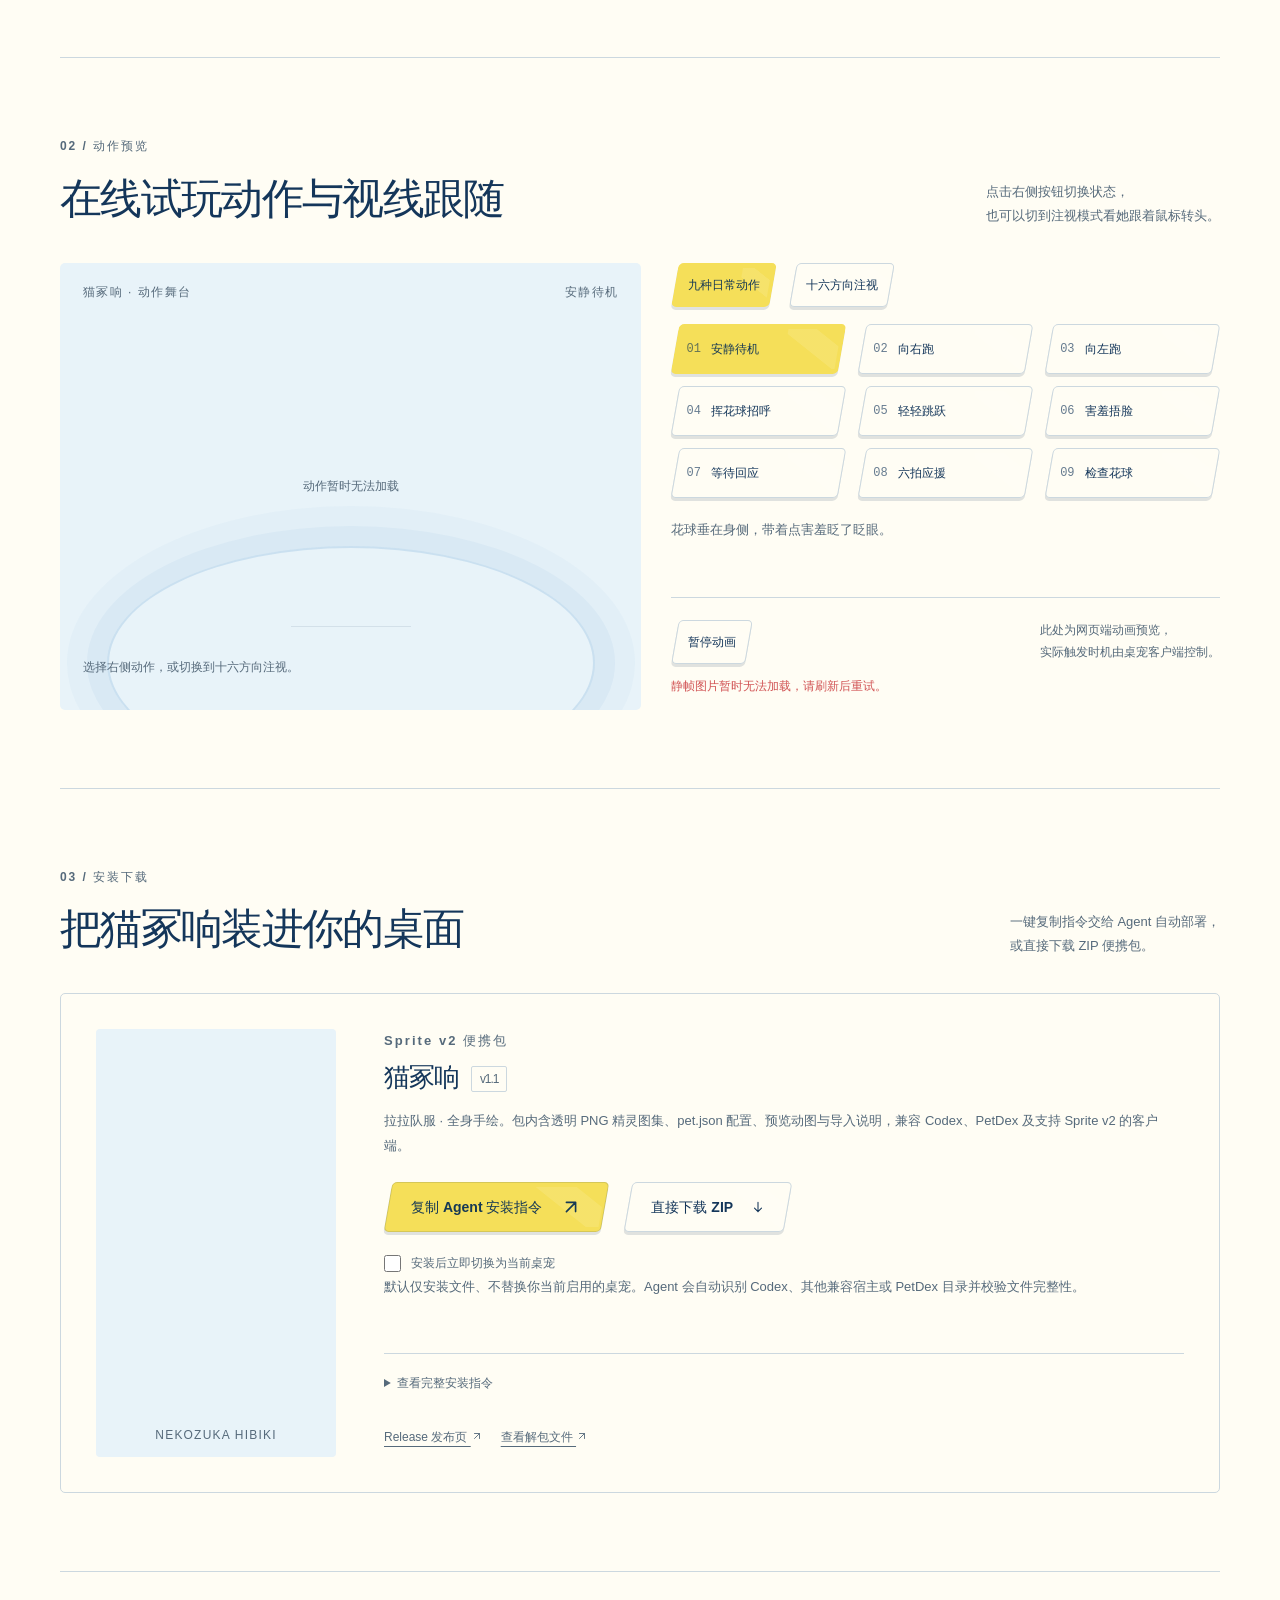
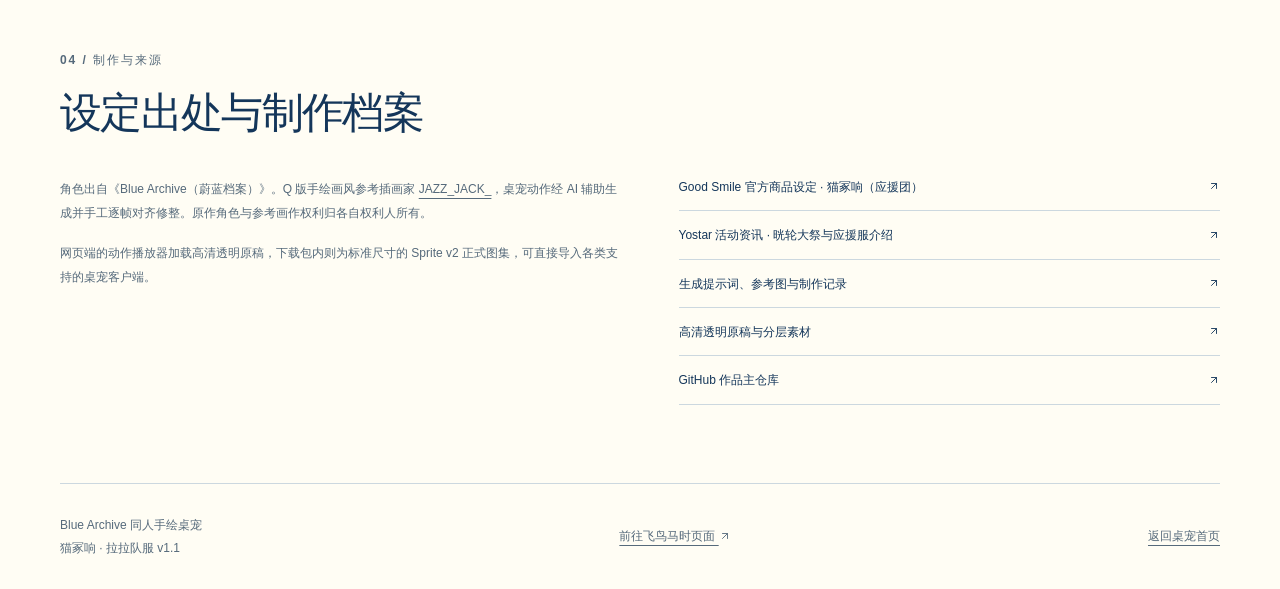
==== commit ec9d9a76: "优化网站文案与标点，更新千禧年校徽及角色图标裁剪" ====
--- a/site/hibiki.html
+++ b/site/hibiki.html
@@ -1,14 +1,14 @@
 <!doctype html>
-<html lang="zh-CN"><head><meta charset="utf-8"><meta name="viewport" content="width=device-width,initial-scale=1"><meta name="color-scheme" content="light dark"><meta name="description" content="猫冢响 · 拉拉队服 · 全身手绘。了解角色的故事，欣赏九种动作与十六个方向，把她带回桌面。"><title>猫冢响 · 应援手册 | Blue Archive 桌宠</title><link rel="stylesheet" href="pet-pages.css?v=3"><script type="module" src="pet-page.js?v=5"></script><noscript><style>[data-loading],.stage canvas,.motion-controls>div:first-child,.playback-controls,[data-copy],.activate-label,.install-details,.hero-bottom,.download-preview canvas,.mini-gallery canvas,[data-stage-note]{display:none!important}.no-script-note{max-width:75%;margin:0;font-size:14px;line-height:1.9;text-align:center;color:var(--muted)}</style></noscript>
-    <link rel="icon" type="image/x-icon" sizes="16x16 32x32 48x48" href="assets/icons/hibiki.ico?v=2">
-    <link rel="icon" type="image/png" sizes="32x32" href="assets/icons/hibiki-32.png?v=2">
-    <link rel="apple-touch-icon" type="image/png" sizes="180x180" href="assets/icons/hibiki-180.png?v=2">
+<html lang="zh-CN"><head><meta charset="utf-8"><meta name="viewport" content="width=device-width,initial-scale=1"><meta name="color-scheme" content="light dark"><meta name="description" content="猫冢响（拉拉队服）全身手绘桌宠。包含 9 组日常与应援动作、16 方向注视，支持在线预览与下载。"><title>猫冢响 · 拉拉队服手绘桌宠 | Blue Archive</title><link rel="stylesheet" href="pet-pages.css?v=3"><script type="module" src="pet-page.js?v=5"></script><noscript><style>[data-loading],.stage canvas,.motion-controls>div:first-child,.playback-controls,[data-copy],.activate-label,.install-details,.hero-bottom,.download-preview canvas,.mini-gallery canvas,[data-stage-note]{display:none!important}.no-script-note{max-width:75%;margin:0;font-size:14px;line-height:1.9;text-align:center;color:var(--muted)}</style></noscript>
+    <link rel="icon" type="image/x-icon" sizes="16x16 32x32 48x48" href="assets/icons/hibiki.ico?v=3">
+    <link rel="icon" type="image/png" sizes="32x32" href="assets/icons/hibiki-32.png?v=3">
+    <link rel="apple-touch-icon" type="image/png" sizes="180x180" href="assets/icons/hibiki-180.png?v=3">
     <link rel="stylesheet" href="page-effects.css?v=3">
     <script type="module" src="page-effects.js?v=4"></script></head>
-<body data-pet="hibiki"><a class="skip" href="#story">跳到正文</a><header class="site-header"><div class="shell header-inner"><a class="brand" href="index.html" aria-label="返回桌宠收藏"><span class="brand-mark" aria-hidden="true">H/</span><span><strong>HIBIKI / 应援手册</strong><small>BLUE ARCHIVE / 桌宠收藏</small></span></a><nav class="nav" aria-label="页面导航"><a href="#story">认识响</a><a href="#motion">动作剧场</a><a href="#download">带回桌面</a><a class="other-pet" href="toki.html">时的任务档案 <svg class="ui-icon" viewBox="0 0 24 24" aria-hidden="true" focusable="false"><path d="M7 17 17 7M7 7h10v10"/></svg></a></nav></div></header>
-<main><section class="shell hero" aria-labelledby="hero-title"><div class="hero-copy"><p class="eyebrow"><span class="dot" aria-hidden="true"></span>MILLENNIUM FIELD DAY / 01</p><h1 id="hero-title">有点害羞。<br>但为你加油，<br><span class="highlight">很认真。</span></h1><p class="hero-lead">从工程部，到运动会的应援席。<br>把小小的支持装进花球，<br>陪你完成今天的每一步。</p><div class="hero-actions"><a class="button" href="#download">把响带回桌面 <span class="arrow" aria-hidden="true"><svg class="ui-icon" viewBox="0 0 24 24" aria-hidden="true" focusable="false"><path d="M7 17 17 7M7 7h10v10"/></svg></span></a><a class="button secondary" href="#motion" data-play-state="running">看看六拍应援 <span aria-hidden="true"><svg class="ui-icon" viewBox="0 0 24 24" aria-hidden="true" focusable="false"><path d="m8 5 11 7-11 7Z"/></svg></span></a></div><div class="hero-bottom"><div class="hero-idle"><canvas class="pet-player" data-role="hero" role="img" aria-label="响的独立待机预览" width="192" height="208"></canvas></div><div class="hero-note"><p>桌面里的她<br>有自己的小小节奏。</p><button class="text-action" type="button" data-greet>向响打个招呼 <svg class="ui-icon" viewBox="0 0 24 24" aria-hidden="true" focusable="false"><path d="M7 17 17 7M7 7h10v10"/></svg></button></div></div></div><div class="hero-art"><div class="hero-orbit" aria-hidden="true"></div><span class="hero-star" aria-hidden="true">✦</span><span class="hero-star small" aria-hidden="true">✧</span><img class="hero-main" src="assets/hibiki-main.png" alt="猫冢响拉拉队服全身手绘形象：灰黑长发、狗耳、青蓝护目镜、蓝白制服和黄白花球" width="1204" height="1306" fetchpriority="high"><span class="portrait-caption">NEKOZUKA HIBIKI / v1.1</span></div></section>
-<div class="ticker"><div class="shell ticker-inner"><span>猫冢响 / 拉拉队服 · 全身手绘</span><span class="en">SMALL CHEERS, EVERY DAY.</span><span>09 种动作 · 16 个方向</span></div></div>
-<section class="shell section" id="story" aria-labelledby="story-title"><div class="section-heading"><div><p class="eyebrow muted">01 / 从工程部到应援席</p><h2 id="story-title">从工程部，走到应援席。</h2></div><p>支持，有很多种表达方式。<br>有一点害羞，也可以很认真。</p></div><div class="story-layout"><div><p class="story-prose">猫冢响是千禧科学学院工程部的一年级学生。晄轮大祭来临，她换上应援服，<strong>将过去亲手制作的服装重新改造</strong>。比起站到大家面前，更习惯动手制作的她，这次也努力把支持传达出去。</p><p class="story-note">这只桌宠把她害羞又认真的一面，收进眨眼、花球和六拍应援里。</p></div><dl class="detail-list"><div><dt>不太张扬，也很努力</dt><dd>放低的花球、浅紫色的眼睛和脸颊上的排线，让她显得有点害羞。</dd></div><div><dt>把加油装进花球</dt><dd>两只黄白花球是每段小动作的伙伴，挥手、等待和应援各有自己的节奏。</dd></div><div><dt>护目镜下的工程部日常</dt><dd>青蓝护目镜、狗耳与尾巴，还有淡金光环，都是她鲜明的特征。</dd></div></dl></div><div class="mini-gallery-title"><h3>把加油，拆成六个小瞬间。</h3><p>左右摆动 → 蓄力 → 跳起 → 落地</p></div><div class="mini-gallery"><article class="still-card"><span class="number">01</span><canvas width="192" height="208" role="img" aria-label="响：向左摆动的动作静帧" data-still-row="7" data-still-frame="0"></canvas><p>向左摆动</p></article><article class="still-card"><span class="number">02</span><canvas width="192" height="208" role="img" aria-label="响：收回花球的动作静帧" data-still-row="7" data-still-frame="1"></canvas><p>收回花球</p></article><article class="still-card"><span class="number">03</span><canvas width="192" height="208" role="img" aria-label="响：向右摆动的动作静帧" data-still-row="7" data-still-frame="2"></canvas><p>向右摆动</p></article><article class="still-card"><span class="number">04</span><canvas width="192" height="208" role="img" aria-label="响：蹲下蓄力的动作静帧" data-still-row="7" data-still-frame="3"></canvas><p>蹲下蓄力</p></article><article class="still-card"><span class="number">05</span><canvas width="192" height="208" role="img" aria-label="响：跳起应援的动作静帧" data-still-row="7" data-still-frame="4"></canvas><p>跳起应援</p></article><article class="still-card"><span class="number">06</span><canvas width="192" height="208" role="img" aria-label="响：轻轻落地的动作静帧" data-still-row="7" data-still-frame="5"></canvas><p>轻轻落地</p></article></div></section>
-<section class="shell section" id="motion" aria-labelledby="motion-title"><div class="section-heading"><div><p class="eyebrow muted">02 / 动作剧场</p><h2 id="motion-title">选一个动作，看看响的日常。</h2></div><p>从害羞的招呼，到认真的应援。<br>每个小动作，都可以反复欣赏。</p></div><div class="theater"><div class="stage" data-stage tabindex="0" aria-label="响的动作舞台，在跟随模式中可移动指针或用方向选项转向"><noscript><p class="no-script-note">当前展示静态作品。启用 JavaScript 后可以欣赏动作与方向；下方 ZIP 可以直接下载。</p></noscript><div class="stage-top"><span>MILLENNIUM / CHEER STAGE</span><span data-stage-state>安静待机</span></div><canvas class="pet-player" data-role="theater" role="img" aria-label="响：安静待机" width="192" height="208"></canvas><span class="loading" data-loading role="status">正在准备动作…</span><p class="stage-bottom" data-stage-note>选择右侧动作，或切换到十六方向注视。</p></div><div class="motion-controls"><div><div class="mode-controls" role="group" aria-label="预览模式"><button class="button small" type="button" data-mode="actions" aria-pressed="true">九种日常动作</button><button class="button small secondary" type="button" data-mode="directions" aria-pressed="false">十六方向注视</button></div><div class="action-grid" data-actions role="group" aria-label="选择响的动作"><button class="button" type="button" data-state="idle" aria-pressed="true"><span class="num">01</span>安静待机</button><button class="button" type="button" data-state="running-right" aria-pressed="false"><span class="num">02</span>向右跑</button><button class="button" type="button" data-state="running-left" aria-pressed="false"><span class="num">03</span>向左跑</button><button class="button" type="button" data-state="waving" aria-pressed="false"><span class="num">04</span>挥花球招呼</button><button class="button" type="button" data-state="jumping" aria-pressed="false"><span class="num">05</span>轻轻跳跃</button><button class="button" type="button" data-state="failed" aria-pressed="false"><span class="num">06</span>有点失落</button><button class="button" type="button" data-state="waiting" aria-pressed="false"><span class="num">07</span>等待回应</button><button class="button" type="button" data-state="running" aria-pressed="false"><span class="num">08</span>六拍应援</button><button class="button" type="button" data-state="review" aria-pressed="false"><span class="num">09</span>检查花球</button></div><p class="action-description" data-action-description>花球放低，带着害羞的神情眨眨眼。</p><div class="direction-controls" data-directions hidden><label for="look-direction">看向哪个方向</label><div class="direction-select"><button class="button small secondary" type="button" data-direction-step="-1" aria-label="逆时针转一个方向"><svg class="ui-icon" viewBox="0 0 24 24" aria-hidden="true" focusable="false"><path d="M19 12H5m6-6-6 6 6 6"/></svg></button><select id="look-direction" aria-label="选择注视方向"><option value="0">正上方 · 0°</option><option value="1">右上偏上 · 22.5°</option><option value="2">右上方 · 45°</option><option value="3">右上偏右 · 67.5°</option><option value="4">正右方 · 90°</option><option value="5">右下偏右 · 112.5°</option><option value="6">右下方 · 135°</option><option value="7">右下偏下 · 157.5°</option><option value="8">正下方 · 180°</option><option value="9">左下偏下 · 202.5°</option><option value="10">左下方 · 225°</option><option value="11">左下偏左 · 247.5°</option><option value="12">正左方 · 270°</option><option value="13">左上偏左 · 292.5°</option><option value="14">左上方 · 315°</option><option value="15">左上偏上 · 337.5°</option></select><button class="button small secondary" type="button" data-direction-step="1" aria-label="顺时针转一个方向"><svg class="ui-icon" viewBox="0 0 24 24" aria-hidden="true" focusable="false"><path d="M5 12h14m-6-6 6 6-6 6"/></svg></button></div><label class="follow-label"><input type="checkbox" data-follow checked>跟随舞台里的鼠标或触摸位置</label><p class="action-description">身体正面站好，转转头看看你。也可以用方向选项、左右键或方向按钮操作。</p></div></div><div><div class="playback-controls"><button class="button small secondary" type="button" data-pause aria-pressed="false">暂停动画</button><p>网页仅作动作欣赏。<br>实际触发与节奏由桌宠应用决定。</p></div><p class="motion-error" data-motion-error role="status" hidden></p></div></div></div></section>
-<section class="shell section" id="download" aria-labelledby="download-title"><div class="section-heading"><div><p class="eyebrow muted">03 / 带回桌面</p><h2 id="download-title">把这份陪伴，收藏起来。</h2></div><p>交给你的 Agent 导入，<br>或直接下载便携包。</p></div><article class="download-card"><div class="download-preview"><canvas class="pet-player" data-role="install" role="img" aria-label="将要下载的响的独立待机预览" width="192" height="208"></canvas><span class="caption">NEKOZUKA HIBIKI</span></div><div class="download-copy"><p class="eyebrow muted">NEKOZUKA HIBIKI</p><h3>猫冢响<span class="version-tag">v1.1</span></h3><p>拉拉队服 · 全身手绘。包含正式透明图集、桌宠信息、使用说明与动作预览，适用于支持 sprite v2 的桌宠应用。</p><div class="download-actions"><button class="button" type="button" data-copy>复制 Agent 安装指令 <span class="arrow" aria-hidden="true"><svg class="ui-icon" viewBox="0 0 24 24" aria-hidden="true" focusable="false"><path d="M7 17 17 7M7 7h10v10"/></svg></span></button><a class="button secondary" href="downloads/hibiki-cheerleader-fullbody-handdrawn-portable.zip" download>直接下载 ZIP <span aria-hidden="true"><svg class="ui-icon" viewBox="0 0 24 24" aria-hidden="true" focusable="false"><path d="M12 4v16m-6-6 6 6 6-6"/></svg></span></a></div><label class="activate-label"><input type="checkbox" data-activate>导入后设为当前桌宠</label><p class="download-small">默认保留你现在启用的桌宠。Agent 会选择 Codex、其他兼容 Agent 或 Petdex 的安装目录，并分别核实文件是否已安装、桌宠是否已启用。</p><p class="install-feedback" data-install-feedback role="status" aria-live="polite"></p><details class="install-details"><summary>查看安装指令</summary><label class="sr-only" for="install-instruction">完整 Agent 安装指令</label><textarea id="install-instruction" data-instruction readonly spellcheck="false" placeholder="正在准备安装指令…"></textarea></details><div class="download-small"><a href="https://github.com/MIBXR/blue-archive-pets/releases/tag/v1.1-hibiki-cheerleader-fullbody-handdrawn">版本与文件说明 <svg class="ui-icon" viewBox="0 0 24 24" aria-hidden="true" focusable="false"><path d="M7 17 17 7M7 7h10v10"/></svg></a><a href="https://github.com/MIBXR/blue-archive-pets/tree/main/pets/hibiki-cheerleader-fullbody-handdrawn/package">查看解包成品 <svg class="ui-icon" viewBox="0 0 24 24" aria-hidden="true" focusable="false"><path d="M7 17 17 7M7 7h10v10"/></svg></a></div></div></article></section>
-<section class="shell section" id="sources" aria-labelledby="sources-title"><div class="section-heading"><div><p class="eyebrow muted">04 / 来源与创作收藏</p><h2 id="sources-title">每个小动作，都有来处。</h2></div></div><div class="source-layout"><div><p>角色来自《Blue Archive》。手绘风格参考来自插画家 <a href="https://x.com/JAZZ_JACK_">JAZZ_JACK_</a>，桌宠通过 AI 辅助生成与后续整理制作。原角色与参考作品的权利归原权利人。</p><p>人物主图和动作使用本作品保存的素材，网页透明处理保留原稿。角色背景来自官方设定与发布资料；本页的应援手册编排，以及具体桌宠动作，是作品的创作表达。</p><p>网页预览用于欣赏素材，不能代替桌宠应用的实际安装结果。</p></div><div class="source-links"><a href="https://www.goodsmile.com/ja/product/1138067/Hyper%2BBody%2B%E3%83%92%E3%83%93%E3%82%AD%2B%E5%BF%9C%E6%8F%B4%E5%9B%A3%2B">Good Smile 官方商品 · 工程部一年级的响<span aria-hidden="true"><svg class="ui-icon" viewBox="0 0 24 24" aria-hidden="true" focusable="false"><path d="M7 17 17 7M7 7h10v10"/></svg></span></a><a href="https://www.4gamer.net/games/519/G051983/20220929076/">Yostar 发布文 · 晄轮大祭与应援服<span aria-hidden="true"><svg class="ui-icon" viewBox="0 0 24 24" aria-hidden="true" focusable="false"><path d="M7 17 17 7M7 7h10v10"/></svg></span></a><a href="https://github.com/MIBXR/blue-archive-pets/tree/main/pets/hibiki-cheerleader-fullbody-handdrawn/creation">角色参考、提示词与制作记录<span aria-hidden="true"><svg class="ui-icon" viewBox="0 0 24 24" aria-hidden="true" focusable="false"><path d="M7 17 17 7M7 7h10v10"/></svg></span></a><a href="https://github.com/MIBXR/blue-archive-pets/tree/main/pets/hibiki-cheerleader-fullbody-handdrawn/materials">高清原稿与关键素材<span aria-hidden="true"><svg class="ui-icon" viewBox="0 0 24 24" aria-hidden="true" focusable="false"><path d="M7 17 17 7M7 7h10v10"/></svg></span></a><a href="https://github.com/MIBXR/blue-archive-pets">Blue Archive 桌宠作品仓库<span aria-hidden="true"><svg class="ui-icon" viewBox="0 0 24 24" aria-hidden="true" focusable="false"><path d="M7 17 17 7M7 7h10v10"/></svg></span></a></div></div></section></main><footer class="shell site-footer"><span>BLUE ARCHIVE PET / 同人桌宠收藏<br>小小的日常，留在桌面。</span><a href="toki.html">去看看时的任务档案 <span aria-hidden="true"><svg class="ui-icon" viewBox="0 0 24 24" aria-hidden="true" focusable="false"><path d="M7 17 17 7M7 7h10v10"/></svg></span></a><a href="index.html">返回两只桌宠的收藏入口</a></footer></body></html>+<body data-pet="hibiki"><a class="skip" href="#story">跳到正文</a><header class="site-header"><div class="shell header-inner"><a class="brand" href="index.html" aria-label="返回桌宠列表"><span class="brand-mark" aria-hidden="true">H/</span><span><strong>猫冢响 · 应援团</strong><small>Blue Archive 手绘桌宠</small></span></a><nav class="nav" aria-label="页面导航"><a href="#story">角色与造型</a><a href="#motion">动作预览</a><a href="#download">安装下载</a><a class="other-pet" href="toki.html">飞鸟马时 <svg class="ui-icon" viewBox="0 0 24 24" aria-hidden="true" focusable="false"><path d="M7 17 17 7M7 7h10v10"/></svg></a></nav></div></header>
+<main><section class="shell hero" aria-labelledby="hero-title"><div class="hero-copy"><p class="eyebrow"><span class="dot" aria-hidden="true"></span>千禧年科技学院 · 工程部</p><h1 id="hero-title">不太擅长喊口号<br>但摇花球这件事<br><span class="highlight">毫不含糊</span></h1><p class="hero-lead">从堆满零件的工程部来到晄轮大祭的场边，<br>响换上了亲手改制的拉拉队服，<br>在桌面一角安静又卖力地替你加油。</p><div class="hero-actions"><a class="button" href="#download">下载与安装 <span class="arrow" aria-hidden="true"><svg class="ui-icon" viewBox="0 0 24 24" aria-hidden="true" focusable="false"><path d="M7 17 17 7M7 7h10v10"/></svg></span></a><a class="button secondary" href="#motion" data-play-state="running">预览六拍应援操 <span aria-hidden="true"><svg class="ui-icon" viewBox="0 0 24 24" aria-hidden="true" focusable="false"><path d="m8 5 11 7-11 7Z"/></svg></span></a></div><div class="hero-bottom"><div class="hero-idle"><canvas class="pet-player" data-role="hero" role="img" aria-label="响的待机预览" width="192" height="208"></canvas></div><div class="hero-note"><p>待机时会抱着花球眨眼，<br>点下面可以叫她挥手。</p><button class="text-action" type="button" data-greet>向响打个招呼 <svg class="ui-icon" viewBox="0 0 24 24" aria-hidden="true" focusable="false"><path d="M7 17 17 7M7 7h10v10"/></svg></button></div></div></div><div class="hero-art"><div class="hero-orbit" aria-hidden="true"></div><span class="hero-star" aria-hidden="true">✦</span><span class="hero-star small" aria-hidden="true">✧</span><img class="hero-main" src="assets/hibiki-main.png" alt="猫冢响拉拉队服全身手绘形象：灰黑长发、狗耳、青蓝护目镜、蓝白制服和黄白花球" width="1204" height="1306" fetchpriority="high"><span class="portrait-caption">NEKOZUKA HIBIKI / v1.1</span></div></section>
+<div class="ticker"><div class="shell ticker-inner"><span>猫冢响 · 拉拉队服全身手绘</span><span class="en">千禧年科技学院 · 晄轮大祭应援团</span><span>9 组动作 · 16 方向注视</span></div></div>
+<section class="shell section" id="story" aria-labelledby="story-title"><div class="section-heading"><div><p class="eyebrow muted">01 / 角色与造型</p><h2 id="story-title">从工程部工坊到运动会场边</h2></div><p>不习惯站在聚光灯下，<br>就用动作把心意传达到位。</p></div><div class="story-layout"><div><p class="story-prose">猫冢响是千禧年科技学院工程部的一年级生，平时比起和人寒暄，更喜欢埋头搞发明和做手工。到了「晄轮大祭」运动会，她把<strong>以前亲手做的旧衣服重新剪裁改造成了应援服</strong>，硬着头皮站上了场边应援席。</p><p class="story-note">桌宠设计抓住了她内向又较真的反差：待机时有些局促，跳起应援操却一板一眼。</p></div><dl class="detail-list"><div><dt>害羞又认真的神态</dt><dd>待机时花球垂在身侧，浅紫色眼眸配着脸颊红晕，出错时还会拿花球挡住脸。</dd></div><div><dt>随动作起伏的双色花球</dt><dd>手里的黄白花球贯穿全部九组状态，打招呼、原地跳跃与整套应援操都有清楚的节奏变化。</dd></div><div><dt>工程部标志性的随身细节</dt><dd>额头上的青蓝护目镜、随步伐摆动的垂耳与尾巴，以及头顶的淡金光环都完整保留。</dd></div></dl></div><div class="mini-gallery-title"><h3>六拍应援操分解帧</h3><p>左摆 → 收拢 → 右摆 → 蓄力 → 跃起 → 落地</p></div><div class="mini-gallery"><article class="still-card"><span class="number">01</span><canvas width="192" height="208" role="img" aria-label="响：向左摆动的动作静帧" data-still-row="7" data-still-frame="0"></canvas><p>向左摆动</p></article><article class="still-card"><span class="number">02</span><canvas width="192" height="208" role="img" aria-label="响：收回花球的动作静帧" data-still-row="7" data-still-frame="1"></canvas><p>收回花球</p></article><article class="still-card"><span class="number">03</span><canvas width="192" height="208" role="img" aria-label="响：向右摆动的动作静帧" data-still-row="7" data-still-frame="2"></canvas><p>向右摆动</p></article><article class="still-card"><span class="number">04</span><canvas width="192" height="208" role="img" aria-label="响：蹲下蓄力的动作静帧" data-still-row="7" data-still-frame="3"></canvas><p>蹲下蓄力</p></article><article class="still-card"><span class="number">05</span><canvas width="192" height="208" role="img" aria-label="响：跳起应援的动作静帧" data-still-row="7" data-still-frame="4"></canvas><p>跳起应援</p></article><article class="still-card"><span class="number">06</span><canvas width="192" height="208" role="img" aria-label="响：轻轻落地的动作静帧" data-still-row="7" data-still-frame="5"></canvas><p>稳稳落地</p></article></div></section>
+<section class="shell section" id="motion" aria-labelledby="motion-title"><div class="section-heading"><div><p class="eyebrow muted">02 / 动作预览</p><h2 id="motion-title">在线试玩动作与视线跟随</h2></div><p>点击右侧按钮切换状态，<br>也可以切到注视模式看她跟着鼠标转头。</p></div><div class="theater"><div class="stage" data-stage tabindex="0" aria-label="响的动作舞台，在跟随模式中可移动指针或用方向选项转向"><noscript><p class="no-script-note">当前为静态展示。启用 JavaScript 后可预览动画与十六方向注视，下方可直接下载 ZIP 安装包。</p></noscript><div class="stage-top"><span>猫冢响 · 动作舞台</span><span data-stage-state>安静待机</span></div><canvas class="pet-player" data-role="theater" role="img" aria-label="响：安静待机" width="192" height="208"></canvas><span class="loading" data-loading role="status">正在加载动画…</span><p class="stage-bottom" data-stage-note>选择右侧动作，或切换到十六方向注视。</p></div><div class="motion-controls"><div><div class="mode-controls" role="group" aria-label="预览模式"><button class="button small" type="button" data-mode="actions" aria-pressed="true">九种日常动作</button><button class="button small secondary" type="button" data-mode="directions" aria-pressed="false">十六方向注视</button></div><div class="action-grid" data-actions role="group" aria-label="选择响的动作"><button class="button" type="button" data-state="idle" aria-pressed="true"><span class="num">01</span>安静待机</button><button class="button" type="button" data-state="running-right" aria-pressed="false"><span class="num">02</span>向右跑</button><button class="button" type="button" data-state="running-left" aria-pressed="false"><span class="num">03</span>向左跑</button><button class="button" type="button" data-state="waving" aria-pressed="false"><span class="num">04</span>挥花球招呼</button><button class="button" type="button" data-state="jumping" aria-pressed="false"><span class="num">05</span>轻轻跳跃</button><button class="button" type="button" data-state="failed" aria-pressed="false"><span class="num">06</span>害羞捂脸</button><button class="button" type="button" data-state="waiting" aria-pressed="false"><span class="num">07</span>等待回应</button><button class="button" type="button" data-state="running" aria-pressed="false"><span class="num">08</span>六拍应援</button><button class="button" type="button" data-state="review" aria-pressed="false"><span class="num">09</span>检查花球</button></div><p class="action-description" data-action-description>花球垂在身侧，带着点害羞眨了眨眼。</p><div class="direction-controls" data-directions hidden><label for="look-direction">看向哪个方向</label><div class="direction-select"><button class="button small secondary" type="button" data-direction-step="-1" aria-label="逆时针转一个方向"><svg class="ui-icon" viewBox="0 0 24 24" aria-hidden="true" focusable="false"><path d="M19 12H5m6-6-6 6 6 6"/></svg></button><select id="look-direction" aria-label="选择注视方向"><option value="0">正上方 · 0°</option><option value="1">右上偏上 · 22.5°</option><option value="2">右上方 · 45°</option><option value="3">右上偏右 · 67.5°</option><option value="4">正右方 · 90°</option><option value="5">右下偏右 · 112.5°</option><option value="6">右下方 · 135°</option><option value="7">右下偏下 · 157.5°</option><option value="8">正下方 · 180°</option><option value="9">左下偏下 · 202.5°</option><option value="10">左下方 · 225°</option><option value="11">左下偏左 · 247.5°</option><option value="12">正左方 · 270°</option><option value="13">左上偏左 · 292.5°</option><option value="14">左上方 · 315°</option><option value="15">左上偏上 · 337.5°</option></select><button class="button small secondary" type="button" data-direction-step="1" aria-label="顺时针转一个方向"><svg class="ui-icon" viewBox="0 0 24 24" aria-hidden="true" focusable="false"><path d="M5 12h14m-6-6 6 6-6 6"/></svg></button></div><label class="follow-label"><input type="checkbox" data-follow checked>跟随舞台内的鼠标或点按位置</label><p class="action-description">正面站立，视线随着指针方向转动，也支持下拉框或键盘左右方向键切换。</p></div></div><div><div class="playback-controls"><button class="button small secondary" type="button" data-pause aria-pressed="false">暂停动画</button><p>此处为网页端动画预览，<br>实际触发时机由桌宠客户端控制。</p></div><p class="motion-error" data-motion-error role="status" hidden></p></div></div></div></section>
+<section class="shell section" id="download" aria-labelledby="download-title"><div class="section-heading"><div><p class="eyebrow muted">03 / 安装下载</p><h2 id="download-title">把猫冢响装进你的桌面</h2></div><p>一键复制指令交给 Agent 自动部署，<br>或直接下载 ZIP 便携包。</p></div><article class="download-card"><div class="download-preview"><canvas class="pet-player" data-role="install" role="img" aria-label="响的待机预览" width="192" height="208"></canvas><span class="caption">NEKOZUKA HIBIKI</span></div><div class="download-copy"><p class="eyebrow muted">Sprite v2 便携包</p><h3>猫冢响<span class="version-tag">v1.1</span></h3><p>拉拉队服 · 全身手绘。包内含透明 PNG 精灵图集、pet.json 配置、预览动图与导入说明，兼容 Codex、PetDex 及支持 Sprite v2 的客户端。</p><div class="download-actions"><button class="button" type="button" data-copy>复制 Agent 安装指令 <span class="arrow" aria-hidden="true"><svg class="ui-icon" viewBox="0 0 24 24" aria-hidden="true" focusable="false"><path d="M7 17 17 7M7 7h10v10"/></svg></span></button><a class="button secondary" href="downloads/hibiki-cheerleader-fullbody-handdrawn-portable.zip" download>直接下载 ZIP <span aria-hidden="true"><svg class="ui-icon" viewBox="0 0 24 24" aria-hidden="true" focusable="false"><path d="M12 4v16m-6-6 6 6 6-6"/></svg></span></a></div><label class="activate-label"><input type="checkbox" data-activate>安装后立即切换为当前桌宠</label><p class="download-small">默认仅安装文件、不替换你当前启用的桌宠。Agent 会自动识别 Codex、其他兼容宿主或 PetDex 目录并校验文件完整性。</p><p class="install-feedback" data-install-feedback role="status" aria-live="polite"></p><details class="install-details"><summary>查看完整安装指令</summary><label class="sr-only" for="install-instruction">完整 Agent 安装指令</label><textarea id="install-instruction" data-instruction readonly spellcheck="false" placeholder="正在生成安装指令…"></textarea></details><div class="download-small"><a href="https://github.com/MIBXR/blue-archive-pets/releases/tag/v1.1-hibiki-cheerleader-fullbody-handdrawn">Release 发布页 <svg class="ui-icon" viewBox="0 0 24 24" aria-hidden="true" focusable="false"><path d="M7 17 17 7M7 7h10v10"/></svg></a><a href="https://github.com/MIBXR/blue-archive-pets/tree/main/pets/hibiki-cheerleader-fullbody-handdrawn/package">查看解包文件 <svg class="ui-icon" viewBox="0 0 24 24" aria-hidden="true" focusable="false"><path d="M7 17 17 7M7 7h10v10"/></svg></a></div></div></article></section>
+<section class="shell section" id="sources" aria-labelledby="sources-title"><div class="section-heading"><div><p class="eyebrow muted">04 / 制作与来源</p><h2 id="sources-title">设定出处与制作档案</h2></div></div><div class="source-layout"><div><p>角色出自《Blue Archive（蔚蓝档案）》。Q 版手绘画风参考插画家 <a href="https://x.com/JAZZ_JACK_">JAZZ_JACK_</a>，桌宠动作经 AI 辅助生成并手工逐帧对齐修整。原作角色与参考画作权利归各自权利人所有。</p><p>网页端的动作播放器加载高清透明原稿，下载包内则为标准尺寸的 Sprite v2 正式图集，可直接导入各类支持的桌宠客户端。</p></div><div class="source-links"><a href="https://www.goodsmile.com/ja/product/1138067/Hyper%2BBody%2B%E3%83%92%E3%83%93%E3%82%AD%2B%E5%BF%9C%E6%8F%B4%E5%9B%A3%2B">Good Smile 官方商品设定 · 猫冢响（应援团）<span aria-hidden="true"><svg class="ui-icon" viewBox="0 0 24 24" aria-hidden="true" focusable="false"><path d="M7 17 17 7M7 7h10v10"/></svg></span></a><a href="https://www.4gamer.net/games/519/G051983/20220929076/">Yostar 活动资讯 · 晄轮大祭与应援服介绍<span aria-hidden="true"><svg class="ui-icon" viewBox="0 0 24 24" aria-hidden="true" focusable="false"><path d="M7 17 17 7M7 7h10v10"/></svg></span></a><a href="https://github.com/MIBXR/blue-archive-pets/tree/main/pets/hibiki-cheerleader-fullbody-handdrawn/creation">生成提示词、参考图与制作记录<span aria-hidden="true"><svg class="ui-icon" viewBox="0 0 24 24" aria-hidden="true" focusable="false"><path d="M7 17 17 7M7 7h10v10"/></svg></span></a><a href="https://github.com/MIBXR/blue-archive-pets/tree/main/pets/hibiki-cheerleader-fullbody-handdrawn/materials">高清透明原稿与分层素材<span aria-hidden="true"><svg class="ui-icon" viewBox="0 0 24 24" aria-hidden="true" focusable="false"><path d="M7 17 17 7M7 7h10v10"/></svg></span></a><a href="https://github.com/MIBXR/blue-archive-pets">GitHub 作品主仓库<span aria-hidden="true"><svg class="ui-icon" viewBox="0 0 24 24" aria-hidden="true" focusable="false"><path d="M7 17 17 7M7 7h10v10"/></svg></span></a></div></div></section></main><footer class="shell site-footer"><span>Blue Archive 同人手绘桌宠<br>猫冢响 · 拉拉队服 v1.1</span><a href="toki.html">前往飞鸟马时页面 <span aria-hidden="true"><svg class="ui-icon" viewBox="0 0 24 24" aria-hidden="true" focusable="false"><path d="M7 17 17 7M7 7h10v10"/></svg></span></a><a href="index.html">返回桌宠首页</a></footer></body></html>
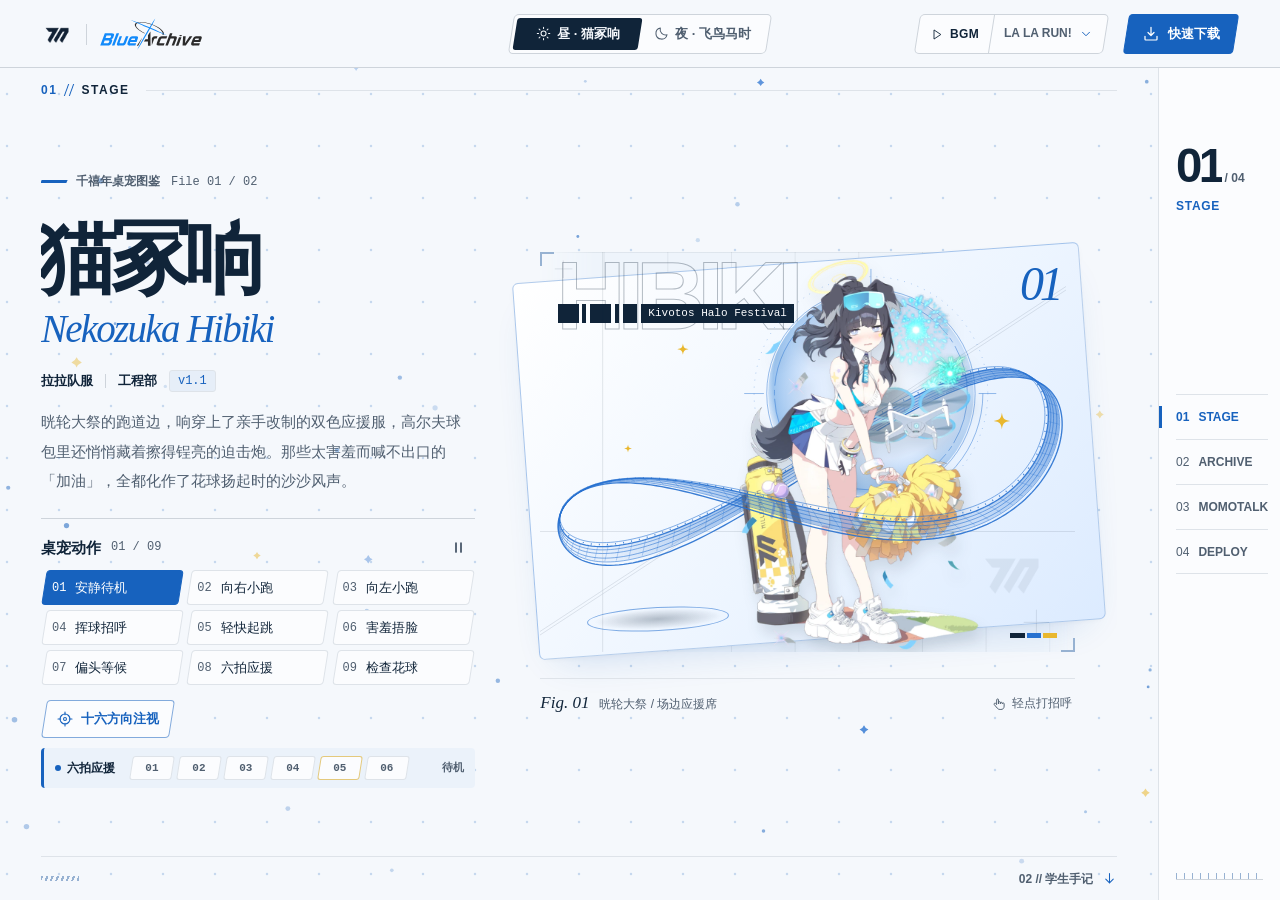
==== commit 4475885e: "重制千禧年桌宠图鉴宣传站（昼夜双生四幕剧场）并更新 README 预览图" ====
--- a/site/hibiki.html
+++ b/site/hibiki.html
@@ -1,14 +1,12 @@
 <!doctype html>
-<html lang="zh-CN"><head><meta charset="utf-8"><meta name="viewport" content="width=device-width,initial-scale=1"><meta name="color-scheme" content="light dark"><meta name="description" content="猫冢响（拉拉队服）全身手绘桌宠。包含 9 组日常与应援动作、16 方向注视，支持在线预览与下载。"><title>猫冢响 · 拉拉队服手绘桌宠 | Blue Archive</title><link rel="stylesheet" href="pet-pages.css?v=3"><script type="module" src="pet-page.js?v=5"></script><noscript><style>[data-loading],.stage canvas,.motion-controls>div:first-child,.playback-controls,[data-copy],.activate-label,.install-details,.hero-bottom,.download-preview canvas,.mini-gallery canvas,[data-stage-note]{display:none!important}.no-script-note{max-width:75%;margin:0;font-size:14px;line-height:1.9;text-align:center;color:var(--muted)}</style></noscript>
-    <link rel="icon" type="image/x-icon" sizes="16x16 32x32 48x48" href="assets/icons/hibiki.ico?v=3">
-    <link rel="icon" type="image/png" sizes="32x32" href="assets/icons/hibiki-32.png?v=3">
-    <link rel="apple-touch-icon" type="image/png" sizes="180x180" href="assets/icons/hibiki-180.png?v=3">
-    <link rel="stylesheet" href="page-effects.css?v=3">
-    <script type="module" src="page-effects.js?v=4"></script></head>
-<body data-pet="hibiki"><a class="skip" href="#story">跳到正文</a><header class="site-header"><div class="shell header-inner"><a class="brand" href="index.html" aria-label="返回桌宠列表"><span class="brand-mark" aria-hidden="true">H/</span><span><strong>猫冢响 · 应援团</strong><small>Blue Archive 手绘桌宠</small></span></a><nav class="nav" aria-label="页面导航"><a href="#story">角色与造型</a><a href="#motion">动作预览</a><a href="#download">安装下载</a><a class="other-pet" href="toki.html">飞鸟马时 <svg class="ui-icon" viewBox="0 0 24 24" aria-hidden="true" focusable="false"><path d="M7 17 17 7M7 7h10v10"/></svg></a></nav></div></header>
-<main><section class="shell hero" aria-labelledby="hero-title"><div class="hero-copy"><p class="eyebrow"><span class="dot" aria-hidden="true"></span>千禧年科技学院 · 工程部</p><h1 id="hero-title">不太擅长喊口号<br>但摇花球这件事<br><span class="highlight">毫不含糊</span></h1><p class="hero-lead">从堆满零件的工程部来到晄轮大祭的场边，<br>响换上了亲手改制的拉拉队服，<br>在桌面一角安静又卖力地替你加油。</p><div class="hero-actions"><a class="button" href="#download">下载与安装 <span class="arrow" aria-hidden="true"><svg class="ui-icon" viewBox="0 0 24 24" aria-hidden="true" focusable="false"><path d="M7 17 17 7M7 7h10v10"/></svg></span></a><a class="button secondary" href="#motion" data-play-state="running">预览六拍应援操 <span aria-hidden="true"><svg class="ui-icon" viewBox="0 0 24 24" aria-hidden="true" focusable="false"><path d="m8 5 11 7-11 7Z"/></svg></span></a></div><div class="hero-bottom"><div class="hero-idle"><canvas class="pet-player" data-role="hero" role="img" aria-label="响的待机预览" width="192" height="208"></canvas></div><div class="hero-note"><p>待机时会抱着花球眨眼，<br>点下面可以叫她挥手。</p><button class="text-action" type="button" data-greet>向响打个招呼 <svg class="ui-icon" viewBox="0 0 24 24" aria-hidden="true" focusable="false"><path d="M7 17 17 7M7 7h10v10"/></svg></button></div></div></div><div class="hero-art"><div class="hero-orbit" aria-hidden="true"></div><span class="hero-star" aria-hidden="true">✦</span><span class="hero-star small" aria-hidden="true">✧</span><img class="hero-main" src="assets/hibiki-main.png" alt="猫冢响拉拉队服全身手绘形象：灰黑长发、狗耳、青蓝护目镜、蓝白制服和黄白花球" width="1204" height="1306" fetchpriority="high"><span class="portrait-caption">NEKOZUKA HIBIKI / v1.1</span></div></section>
-<div class="ticker"><div class="shell ticker-inner"><span>猫冢响 · 拉拉队服全身手绘</span><span class="en">千禧年科技学院 · 晄轮大祭应援团</span><span>9 组动作 · 16 方向注视</span></div></div>
-<section class="shell section" id="story" aria-labelledby="story-title"><div class="section-heading"><div><p class="eyebrow muted">01 / 角色与造型</p><h2 id="story-title">从工程部工坊到运动会场边</h2></div><p>不习惯站在聚光灯下，<br>就用动作把心意传达到位。</p></div><div class="story-layout"><div><p class="story-prose">猫冢响是千禧年科技学院工程部的一年级生，平时比起和人寒暄，更喜欢埋头搞发明和做手工。到了「晄轮大祭」运动会，她把<strong>以前亲手做的旧衣服重新剪裁改造成了应援服</strong>，硬着头皮站上了场边应援席。</p><p class="story-note">桌宠设计抓住了她内向又较真的反差：待机时有些局促，跳起应援操却一板一眼。</p></div><dl class="detail-list"><div><dt>害羞又认真的神态</dt><dd>待机时花球垂在身侧，浅紫色眼眸配着脸颊红晕，出错时还会拿花球挡住脸。</dd></div><div><dt>随动作起伏的双色花球</dt><dd>手里的黄白花球贯穿全部九组状态，打招呼、原地跳跃与整套应援操都有清楚的节奏变化。</dd></div><div><dt>工程部标志性的随身细节</dt><dd>额头上的青蓝护目镜、随步伐摆动的垂耳与尾巴，以及头顶的淡金光环都完整保留。</dd></div></dl></div><div class="mini-gallery-title"><h3>六拍应援操分解帧</h3><p>左摆 → 收拢 → 右摆 → 蓄力 → 跃起 → 落地</p></div><div class="mini-gallery"><article class="still-card"><span class="number">01</span><canvas width="192" height="208" role="img" aria-label="响：向左摆动的动作静帧" data-still-row="7" data-still-frame="0"></canvas><p>向左摆动</p></article><article class="still-card"><span class="number">02</span><canvas width="192" height="208" role="img" aria-label="响：收回花球的动作静帧" data-still-row="7" data-still-frame="1"></canvas><p>收回花球</p></article><article class="still-card"><span class="number">03</span><canvas width="192" height="208" role="img" aria-label="响：向右摆动的动作静帧" data-still-row="7" data-still-frame="2"></canvas><p>向右摆动</p></article><article class="still-card"><span class="number">04</span><canvas width="192" height="208" role="img" aria-label="响：蹲下蓄力的动作静帧" data-still-row="7" data-still-frame="3"></canvas><p>蹲下蓄力</p></article><article class="still-card"><span class="number">05</span><canvas width="192" height="208" role="img" aria-label="响：跳起应援的动作静帧" data-still-row="7" data-still-frame="4"></canvas><p>跳起应援</p></article><article class="still-card"><span class="number">06</span><canvas width="192" height="208" role="img" aria-label="响：轻轻落地的动作静帧" data-still-row="7" data-still-frame="5"></canvas><p>稳稳落地</p></article></div></section>
-<section class="shell section" id="motion" aria-labelledby="motion-title"><div class="section-heading"><div><p class="eyebrow muted">02 / 动作预览</p><h2 id="motion-title">在线试玩动作与视线跟随</h2></div><p>点击右侧按钮切换状态，<br>也可以切到注视模式看她跟着鼠标转头。</p></div><div class="theater"><div class="stage" data-stage tabindex="0" aria-label="响的动作舞台，在跟随模式中可移动指针或用方向选项转向"><noscript><p class="no-script-note">当前为静态展示。启用 JavaScript 后可预览动画与十六方向注视，下方可直接下载 ZIP 安装包。</p></noscript><div class="stage-top"><span>猫冢响 · 动作舞台</span><span data-stage-state>安静待机</span></div><canvas class="pet-player" data-role="theater" role="img" aria-label="响：安静待机" width="192" height="208"></canvas><span class="loading" data-loading role="status">正在加载动画…</span><p class="stage-bottom" data-stage-note>选择右侧动作，或切换到十六方向注视。</p></div><div class="motion-controls"><div><div class="mode-controls" role="group" aria-label="预览模式"><button class="button small" type="button" data-mode="actions" aria-pressed="true">九种日常动作</button><button class="button small secondary" type="button" data-mode="directions" aria-pressed="false">十六方向注视</button></div><div class="action-grid" data-actions role="group" aria-label="选择响的动作"><button class="button" type="button" data-state="idle" aria-pressed="true"><span class="num">01</span>安静待机</button><button class="button" type="button" data-state="running-right" aria-pressed="false"><span class="num">02</span>向右跑</button><button class="button" type="button" data-state="running-left" aria-pressed="false"><span class="num">03</span>向左跑</button><button class="button" type="button" data-state="waving" aria-pressed="false"><span class="num">04</span>挥花球招呼</button><button class="button" type="button" data-state="jumping" aria-pressed="false"><span class="num">05</span>轻轻跳跃</button><button class="button" type="button" data-state="failed" aria-pressed="false"><span class="num">06</span>害羞捂脸</button><button class="button" type="button" data-state="waiting" aria-pressed="false"><span class="num">07</span>等待回应</button><button class="button" type="button" data-state="running" aria-pressed="false"><span class="num">08</span>六拍应援</button><button class="button" type="button" data-state="review" aria-pressed="false"><span class="num">09</span>检查花球</button></div><p class="action-description" data-action-description>花球垂在身侧，带着点害羞眨了眨眼。</p><div class="direction-controls" data-directions hidden><label for="look-direction">看向哪个方向</label><div class="direction-select"><button class="button small secondary" type="button" data-direction-step="-1" aria-label="逆时针转一个方向"><svg class="ui-icon" viewBox="0 0 24 24" aria-hidden="true" focusable="false"><path d="M19 12H5m6-6-6 6 6 6"/></svg></button><select id="look-direction" aria-label="选择注视方向"><option value="0">正上方 · 0°</option><option value="1">右上偏上 · 22.5°</option><option value="2">右上方 · 45°</option><option value="3">右上偏右 · 67.5°</option><option value="4">正右方 · 90°</option><option value="5">右下偏右 · 112.5°</option><option value="6">右下方 · 135°</option><option value="7">右下偏下 · 157.5°</option><option value="8">正下方 · 180°</option><option value="9">左下偏下 · 202.5°</option><option value="10">左下方 · 225°</option><option value="11">左下偏左 · 247.5°</option><option value="12">正左方 · 270°</option><option value="13">左上偏左 · 292.5°</option><option value="14">左上方 · 315°</option><option value="15">左上偏上 · 337.5°</option></select><button class="button small secondary" type="button" data-direction-step="1" aria-label="顺时针转一个方向"><svg class="ui-icon" viewBox="0 0 24 24" aria-hidden="true" focusable="false"><path d="M5 12h14m-6-6 6 6-6 6"/></svg></button></div><label class="follow-label"><input type="checkbox" data-follow checked>跟随舞台内的鼠标或点按位置</label><p class="action-description">正面站立，视线随着指针方向转动，也支持下拉框或键盘左右方向键切换。</p></div></div><div><div class="playback-controls"><button class="button small secondary" type="button" data-pause aria-pressed="false">暂停动画</button><p>此处为网页端动画预览，<br>实际触发时机由桌宠客户端控制。</p></div><p class="motion-error" data-motion-error role="status" hidden></p></div></div></div></section>
-<section class="shell section" id="download" aria-labelledby="download-title"><div class="section-heading"><div><p class="eyebrow muted">03 / 安装下载</p><h2 id="download-title">把猫冢响装进你的桌面</h2></div><p>一键复制指令交给 Agent 自动部署，<br>或直接下载 ZIP 便携包。</p></div><article class="download-card"><div class="download-preview"><canvas class="pet-player" data-role="install" role="img" aria-label="响的待机预览" width="192" height="208"></canvas><span class="caption">NEKOZUKA HIBIKI</span></div><div class="download-copy"><p class="eyebrow muted">Sprite v2 便携包</p><h3>猫冢响<span class="version-tag">v1.1</span></h3><p>拉拉队服 · 全身手绘。包内含透明 PNG 精灵图集、pet.json 配置、预览动图与导入说明，兼容 Codex、PetDex 及支持 Sprite v2 的客户端。</p><div class="download-actions"><button class="button" type="button" data-copy>复制 Agent 安装指令 <span class="arrow" aria-hidden="true"><svg class="ui-icon" viewBox="0 0 24 24" aria-hidden="true" focusable="false"><path d="M7 17 17 7M7 7h10v10"/></svg></span></button><a class="button secondary" href="downloads/hibiki-cheerleader-fullbody-handdrawn-portable.zip" download>直接下载 ZIP <span aria-hidden="true"><svg class="ui-icon" viewBox="0 0 24 24" aria-hidden="true" focusable="false"><path d="M12 4v16m-6-6 6 6 6-6"/></svg></span></a></div><label class="activate-label"><input type="checkbox" data-activate>安装后立即切换为当前桌宠</label><p class="download-small">默认仅安装文件、不替换你当前启用的桌宠。Agent 会自动识别 Codex、其他兼容宿主或 PetDex 目录并校验文件完整性。</p><p class="install-feedback" data-install-feedback role="status" aria-live="polite"></p><details class="install-details"><summary>查看完整安装指令</summary><label class="sr-only" for="install-instruction">完整 Agent 安装指令</label><textarea id="install-instruction" data-instruction readonly spellcheck="false" placeholder="正在生成安装指令…"></textarea></details><div class="download-small"><a href="https://github.com/MIBXR/blue-archive-pets/releases/tag/v1.1-hibiki-cheerleader-fullbody-handdrawn">Release 发布页 <svg class="ui-icon" viewBox="0 0 24 24" aria-hidden="true" focusable="false"><path d="M7 17 17 7M7 7h10v10"/></svg></a><a href="https://github.com/MIBXR/blue-archive-pets/tree/main/pets/hibiki-cheerleader-fullbody-handdrawn/package">查看解包文件 <svg class="ui-icon" viewBox="0 0 24 24" aria-hidden="true" focusable="false"><path d="M7 17 17 7M7 7h10v10"/></svg></a></div></div></article></section>
-<section class="shell section" id="sources" aria-labelledby="sources-title"><div class="section-heading"><div><p class="eyebrow muted">04 / 制作与来源</p><h2 id="sources-title">设定出处与制作档案</h2></div></div><div class="source-layout"><div><p>角色出自《Blue Archive（蔚蓝档案）》。Q 版手绘画风参考插画家 <a href="https://x.com/JAZZ_JACK_">JAZZ_JACK_</a>，桌宠动作经 AI 辅助生成并手工逐帧对齐修整。原作角色与参考画作权利归各自权利人所有。</p><p>网页端的动作播放器加载高清透明原稿，下载包内则为标准尺寸的 Sprite v2 正式图集，可直接导入各类支持的桌宠客户端。</p></div><div class="source-links"><a href="https://www.goodsmile.com/ja/product/1138067/Hyper%2BBody%2B%E3%83%92%E3%83%93%E3%82%AD%2B%E5%BF%9C%E6%8F%B4%E5%9B%A3%2B">Good Smile 官方商品设定 · 猫冢响（应援团）<span aria-hidden="true"><svg class="ui-icon" viewBox="0 0 24 24" aria-hidden="true" focusable="false"><path d="M7 17 17 7M7 7h10v10"/></svg></span></a><a href="https://www.4gamer.net/games/519/G051983/20220929076/">Yostar 活动资讯 · 晄轮大祭与应援服介绍<span aria-hidden="true"><svg class="ui-icon" viewBox="0 0 24 24" aria-hidden="true" focusable="false"><path d="M7 17 17 7M7 7h10v10"/></svg></span></a><a href="https://github.com/MIBXR/blue-archive-pets/tree/main/pets/hibiki-cheerleader-fullbody-handdrawn/creation">生成提示词、参考图与制作记录<span aria-hidden="true"><svg class="ui-icon" viewBox="0 0 24 24" aria-hidden="true" focusable="false"><path d="M7 17 17 7M7 7h10v10"/></svg></span></a><a href="https://github.com/MIBXR/blue-archive-pets/tree/main/pets/hibiki-cheerleader-fullbody-handdrawn/materials">高清透明原稿与分层素材<span aria-hidden="true"><svg class="ui-icon" viewBox="0 0 24 24" aria-hidden="true" focusable="false"><path d="M7 17 17 7M7 7h10v10"/></svg></span></a><a href="https://github.com/MIBXR/blue-archive-pets">GitHub 作品主仓库<span aria-hidden="true"><svg class="ui-icon" viewBox="0 0 24 24" aria-hidden="true" focusable="false"><path d="M7 17 17 7M7 7h10v10"/></svg></span></a></div></div></section></main><footer class="shell site-footer"><span>Blue Archive 同人手绘桌宠<br>猫冢响 · 拉拉队服 v1.1</span><a href="toki.html">前往飞鸟马时页面 <span aria-hidden="true"><svg class="ui-icon" viewBox="0 0 24 24" aria-hidden="true" focusable="false"><path d="M7 17 17 7M7 7h10v10"/></svg></span></a><a href="index.html">返回桌宠首页</a></footer></body></html>+<html lang="zh-CN">
+<head>
+  <meta charset="utf-8">
+  <title>猫冢响 · 拉拉队服 | Blue Archive Pets</title>
+  <meta http-equiv="refresh" content="0; url=./?pet=hibiki">
+  <script>location.replace('./?pet=hibiki' + location.hash);</script>
+</head>
+<body>
+  <p>正在前往 <a href="./?pet=hibiki">猫冢响 · 拉拉队服</a>…</p>
+</body>
+</html>
